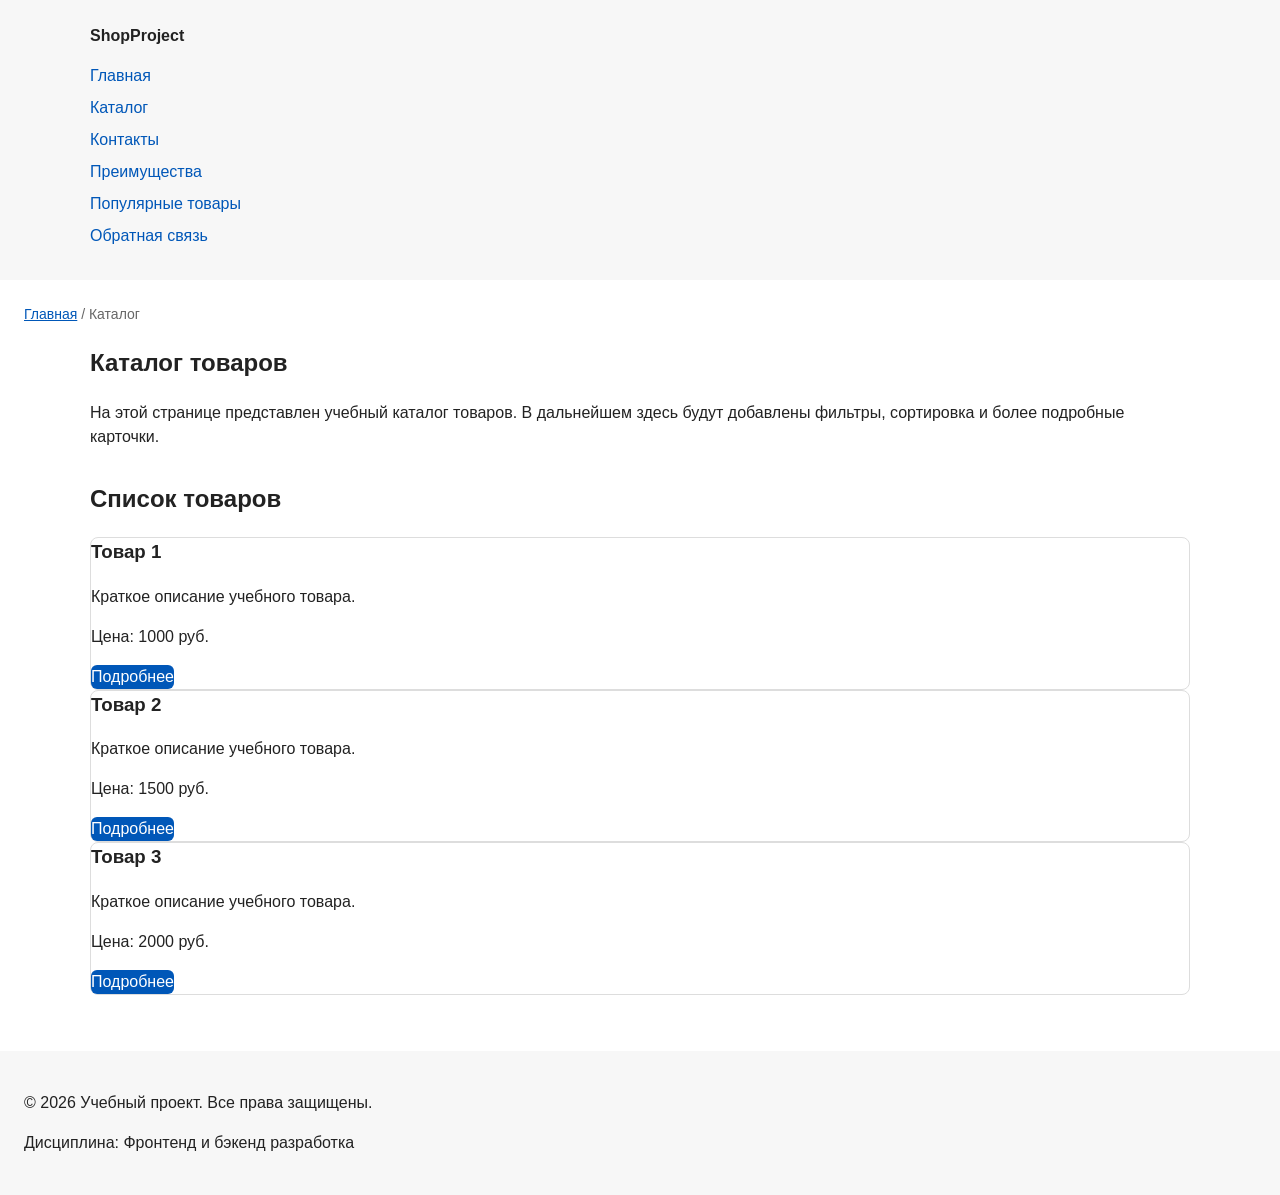
==== catalog.html @ 927520be "feat: add site-map and open-graph tegs" ====
<!DOCTYPE html>
<html lang="ru">
<head>
  <meta charset="UTF-8">
  <meta name="viewport" content="width=device-width, initial-scale=1.0">
  <meta name="description" content="Каталог товаров учебного интернет-магазина.">
  <meta property="og:type" content="website">
  <meta property="og:title" content="Учебный интернет-магазин">
  <meta property="og:description" content="Учебный frontend-проект интернет-магазина.">
  <meta property="og:image" content="https://username.github.io/kr1-html-css-shop/images/icon_shop.png">
  <title>Каталог товаров — Учебный интернет-магазин</title>
  <link rel="stylesheet" href="css/style.css">
</head>
<body>
  <header>
    <div class="site-header">
      <a class="site-logo" href="index.html">ShopProject</a>

      <nav class="site-nav" aria-label="Основная навигация">
        <ul class="site-nav__list">
          <li><a href="index.html">Главная</a></li>
          <li><a href="catalog.html">Каталог</a></li>
          <li><a href="contacts.html">Контакты</a></li>
          <li><a href="index.html#advantages">Преимущества</a></li>
          <li><a href="index.html#popular">Популярные товары</a></li>
          <li><a href="index.html#contacts">Обратная связь</a></li>
        </ul>
      </nav>
    </div>
  </header>

  <main>
    <nav class="breadcrumbs" aria-label="Хлебные крошки">
      <a href="index.html">Главная</a>
      <span>Каталог</span>
    </nav>

    <section class="section">
      <h1>Каталог товаров</h1>
      <p>
        На этой странице представлен учебный каталог товаров.
        В дальнейшем здесь будут добавлены фильтры, сортировка и более
        подробные карточки.
      </p>
    </section>

    <section class="section">
      <h2>Список товаров</h2>

      <article class="product-card">
        <h3>Товар 1</h3>
        <p>Краткое описание учебного товара.</p>
        <p>Цена: 1000 руб.</p>
        <a class="button" href="index.html#popular">Подробнее</a>
      </article>

      <article class="product-card">
        <h3>Товар 2</h3>
        <p>Краткое описание учебного товара.</p>
        <p>Цена: 1500 руб.</p>
        <a class="button" href="index.html#popular">Подробнее</a>
      </article>

      <article class="product-card">
        <h3>Товар 3</h3>
        <p>Краткое описание учебного товара.</p>
        <p>Цена: 2000 руб.</p>
        <a class="button" href="index.html#popular">Подробнее</a>
      </article>
    </section>
  </main>

  <footer>
    <p>&copy; 2026 Учебный проект. Все права защищены.</p>
    <p>Дисциплина: Фронтенд и бэкенд разработка</p>
  </footer>
</body>
</html>
---- css/style.css ----
/* ===============================
   1. Переменные проекта
   =============================== */
   :root {
    /* Основные цвета проекта */
    --color-bg: #ffffff;
    --color-text: #222222;
    --color-muted: #666666;
    --color-primary: #0057b8;
    --color-primary-dark: #003f86;
    --color-border: #dddddd;
    --color-surface: #f7f7f7;
    --color-surface-accent: #eef5ff;
    --color-danger: #b00020;
    --color-success: #168a2f;
    --color-success-bg: #eefaf0;
    --color-white: #ffffff;

    /* Отступы */
    --space-xs: 4px;
    --space-sm: 8px;
    --space-md: 16 px;
    --space-lg: 24px;
    --space-xl: 32px;
    /* Скругления */
    --radius-sm: 6px;
    --radius-md: 8px;
    --radius-lg: 12px;

    /* Размеры */
    --container-width: 1100px;
   }

/* ===============================
   2. Базовые стили
   =============================== */

   /* 
  Универсальное правило для всех элементов.
  border-box делает расчёт размеров более понятным:
  width включает content, padding и border.
  */
  * {
    box-sizing: border-box;
  }
  html {
    scroll-behavior: smooth;
  }


  /*
    Убираем стандартный внешний отступ браузера у body.
    Без этого вокруг страницы может появиться белая рамка.
  */
  body {
    margin: 0;
    font-family: Arial, sans-serif;
    line-height: 1.5;
    color: var(--color-text);
    background-color: var(--color-bg);
  }


/* ===============================
   3. Общие элементы интерфейса
   =============================== */

    a {
      color: var(--color-primary);
      }

    a:hover {
      color: var(--color-primary-dark);
    }

    a:focus-visible {
      outline: 2px solid var(--color-primary);
      outline-offset: 3px;
    }

/* ===============================
   4. Компоненты страницы
   =============================== */
    /*
      Hero-блок — первый крупный блок страницы.
      Он визуально отделяется от остальных разделов фоном и отступами.
    */
    .hero {
      max-width: var(--container-width);
      margin: 0 auto var(--space-xl);
      padding: var(--space-xl) var(--space-lg);
      background-color: var(--color-surface-accent);
      border-radius: var(--radius-lg);
    }

    /*
      Общий класс для разделов страницы.
    */
    .section {
      max-width: var(--container-width);
      margin: 0 auto var(--space-xl);
    }

    /*
      Убираем лишний верхний отступ у заголовков разделов.
    */
    .section h2 {
      margin-top: 0;
    }


/* ===============================
   5. Форма и модальное окно
   =============================== */

      /*
      Модальное окно.
      Элемент dialog сам умеет открываться поверх страницы.
    */
    .order-dialog {
      width: min(100% - 32px, 560px);
      padding: var(--space-lg);
      border: none;
      border-radius: var(--radius-lg);
    }

    /*
      Затемнение фона за модальным окном.
    */
    .order-dialog::backdrop {
      background-color: rgba(0, 0, 0, 0.5);
    }

    /*
      Поле формы.
      Каждый блок получает нижний отступ.
    */
    .form-field {
      margin-bottom: var(--space-md);
    }

    /*
      Подпись поля.
    */
    .form-field label {
      display: block;
      margin-bottom: var(--space-xs);
    }

    /*
      Основные поля формы.
    */
    .form-field input:hover,
    .form-field select:hover,
    .form-field textarea:hover {
      width: 100%;
      padding: 10px 12px;
      border: 1px solid var(--color-border);
      border-radius: var(--radius-sm);
      font: inherit;
      border-color: var(--color-primary);
    }

    /*
      Checkbox не должен занимать всю ширину.
    */
    .form-field input[type="checkbox"] {
      width: auto;
    }

    /*
      Подсказка под полем телефона.
    */
    .form-field small {
      display: block;
      margin-top: var(--space-xs);
      color: var(--color-muted);
    }




/*
  Задаём внутренние отступы для основных областей страницы.
  Это делает содержимое визуально отделённым от краёв окна браузера.
*/
header,
main,
footer {
  padding: var(--space-lg);
}

/*
  Оформляем шапку страницы.
  Пока используется простой светло-серый фон.
*/
header {
  background-color: var(--color-surface);
}

/*
  Оформляем подвал страницы тем же фоном,
  чтобы визуально отделить его от основного содержимого.
*/
footer {
  background-color: var(--color-surface);
}

/*
  Ограничиваем ширину содержимого шапки,
  чтобы оно не растягивалось слишком сильно на широких экранах.
*/
.site-header {
  max-width: 1100px;
  margin: 0 auto;
}

/*
  Оформляем текстовый логотип.
*/
.site-logo {
  font-weight: bold;
  text-decoration: none;
  color: #222222;
}

/*
  Убираем стандартные отступы и маркеры списка навигации.
*/
.site-nav__list {
  padding: 0;
  margin: 16px 0 0;
  list-style: none;
}

/*
  Добавляем расстояние между пунктами меню.
*/
.site-nav__list li {
  margin-bottom: 8px;
}

/*
  Оформляем ссылки меню.
*/
.site-nav__list a {
  color: #0057b8;
  text-decoration: none;
}

/*
  При наведении мыши подчёркиваем ссылку.
*/
.site-nav__list a:hover {
  text-decoration: underline;
}

/*Оформление карточек товаров*/
.product-card {
  margin-bottom: var(--space-md);
  padding: var(--space-md);
  border: 1px solid var(--color-border);
  border-radius: var(--radius-md);
  background-color: var(--color-bg);
}
.product-card:hover{
  border-color: var(--color-primary);
}

/*
  Убираем лишний верхний отступ у заголовка карточки.
*/
.product-card h3 {
  margin-top: 0;
}

.button {
  display: inline-block;
  padding: var(--space-sm) var(--space-md);
  color: var(--color-white);
  background-color: var(--color-primary);
  text-decoration: none;
  border-radius: var(--radius-sm);
  cursor: pointer;
}

/*
  Простое состояние наведения для кнопки.
*/
.button:hover {
  background-color: var(--color-primary-dark);
}
.button:focus-visible{
  outline: 2px solid var(--color-primary);
  outline-offset: 3px;
}
.button:disabled{
  opacity: 0.6;
  cursor: not-allowed;
}

/*
  Дополнительный информационный блок.
*/
.aside-info {
  max-width: var(--container-width);
  margin: 0 auto var(--space-xl);
  padding: var(--space-md);
  border-left: 4px solid var(--color-primary);
  background-color: var(--color-surface);
}


/*
  Видимый фокус для клавиатурной навигации.
*/
.form-field input:focus-visible,
.form-field select:focus-visible,
.form-field textarea:focus-visible,
.form-actions button:focus-visible {
  outline: 2px solid var(--color-primary);
  outline-offset: 3px;
}

/*
  Подсветка ошибочных полей.
  Атрибут aria-invalid будет добавляться через JavaScript.
*/
[aria-invalid="true"] {
  border-color: var(--color-danger);
}

/*
  Кнопки формы.
*/
.form-actions {
  display: flex;
  gap: 12px;
  margin-top: 20px;
}

/*
  Сообщение об успешной отправке.
*/
.success-message {
  max-width: var(--container-width);
  margin: var(--space-lg) auto;
  padding: var(--space-md);
  border-left: 4px solid var(--color-success);
  background-color: var(--color-success-bg);
}

.breadcrumbs {
  max-width: var(--container-width);
  margin: 0 auto var(--space-md);
  font-size: 14px;
  color: var(--color-muted);
}

.breadcrumbs a {
  color: var(--color-primary);
}

.breadcrumbs span::before {
  content: " / ";
  color: var(--color-muted);
}
:target {
  outline: 2px dashed var(--color-primary);
  outline-offset: 4px;
}
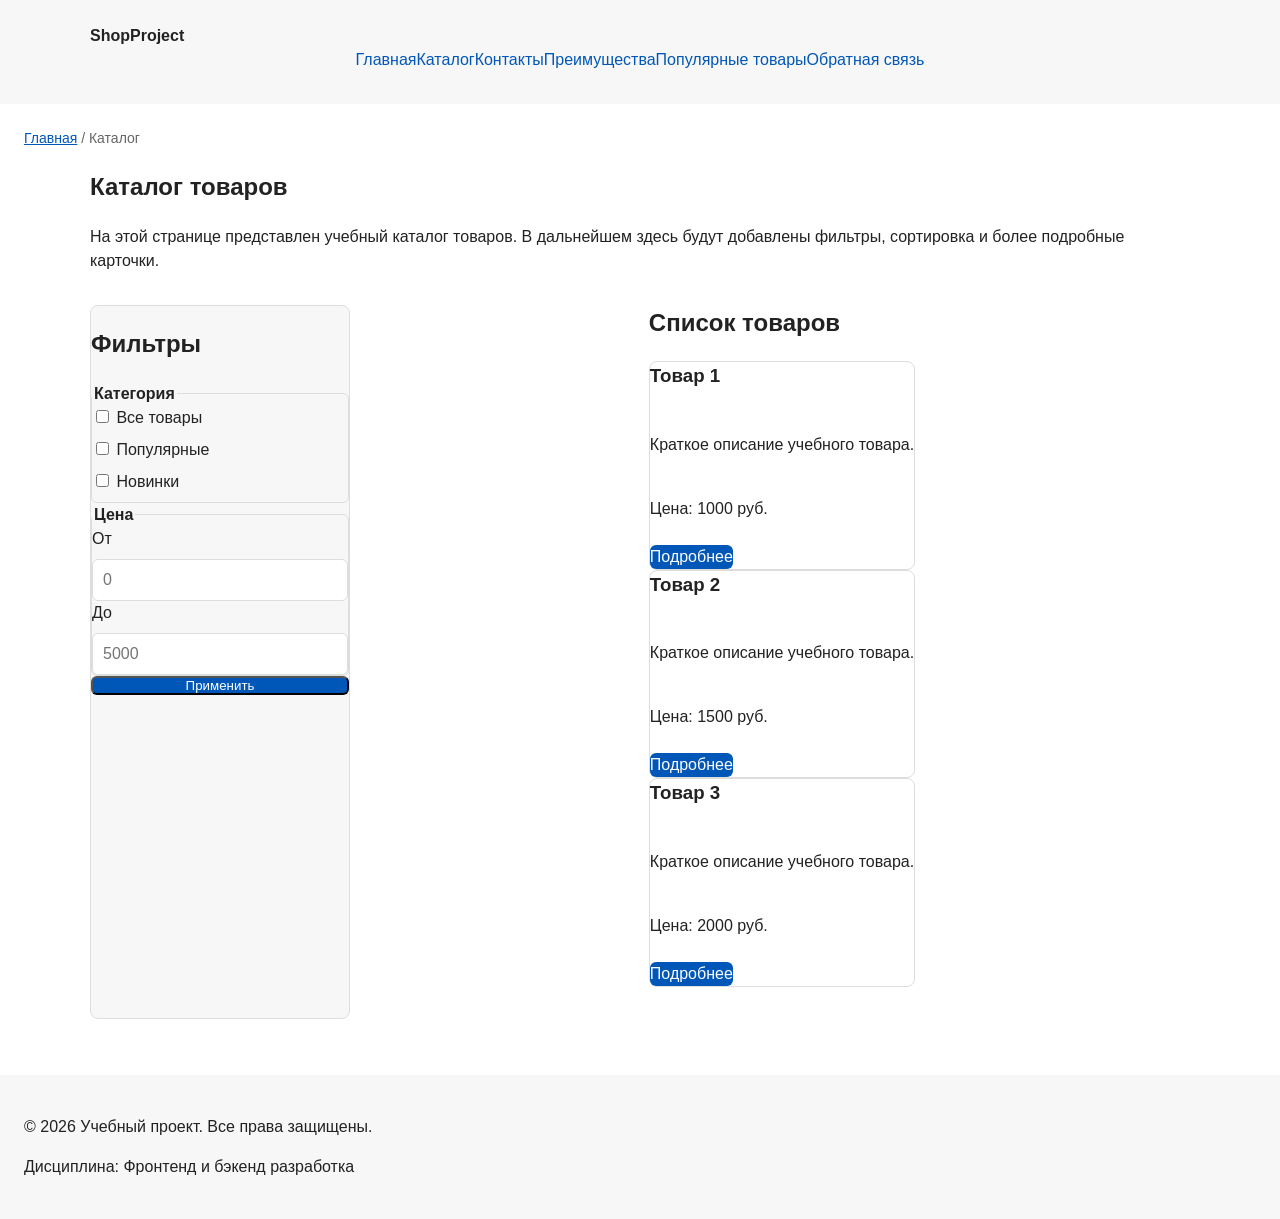
==== commit 2058b89b: "feat: add flex navigation and grid catalog layout" ====
--- a/catalog.html
+++ b/catalog.html
@@ -7,7 +7,7 @@
   <meta property="og:type" content="website">
   <meta property="og:title" content="Учебный интернет-магазин">
   <meta property="og:description" content="Учебный frontend-проект интернет-магазина.">
-  <meta property="og:image" content="https://username.github.io/kr1-html-css-shop/images/icon_shop.png">
+  <meta property="og:image" content="https://ITea-programmer.github.io/kr1-html-css-shop/images/icon_shop.png">
   <title>Каталог товаров — Учебный интернет-магазин</title>
   <link rel="stylesheet" href="css/style.css">
 </head>
@@ -43,6 +43,44 @@
         подробные карточки.
       </p>
     </section>
+    <section class="catalog-layout">
+    <aside class="catalog-filters">
+        <h2>Фильтры</h2>
+
+        <form class="filters-form" action="#" method="get">
+        <fieldset>
+            <legend>Категория</legend>
+
+            <label>
+            <input type="checkbox" name="category" value="all">
+            Все товары
+            </label>
+
+            <label>
+            <input type="checkbox" name="category" value="popular">
+            Популярные
+            </label>
+
+            <label>
+            <input type="checkbox" name="category" value="new">
+            Новинки
+            </label>
+        </fieldset>
+
+        <fieldset>
+            <legend>Цена</legend>
+
+            <label for="price-from">От</label>
+            <input id="price-from" name="price-from" type="number" min="0" placeholder="0">
+
+            <label for="price-to">До</label>
+            <input id="price-to" name="price-to" type="number" min="0" placeholder="5000">
+        </fieldset>
+
+        <button class="button" type="submit">Применить</button>
+        </form>
+    </aside>
+
 
     <section class="section">
       <h2>Список товаров</h2>
--- a/css/style.css
+++ b/css/style.css
@@ -228,10 +228,16 @@
   Убираем стандартные отступы и маркеры списка навигации.
 */
 .site-nav__list {
+  display: flex;
+  flex-wrap: wrap;
+  justify-content: center;
+  align-items: center;
+  gap: var(--space-md);
   padding: 0;
-  margin: 16px 0 0;
+  margin: var(--space-md) 0 0;
   list-style: none;
 }
+
 
 /*
   Добавляем расстояние между пунктами меню.
@@ -244,9 +250,18 @@
   Оформляем ссылки меню.
 */
 .site-nav__list a {
-  color: #0057b8;
+  display: inline-block;
+  padding: var(--space-sm) var(--space-md);
+  color: var(--color-primary);
   text-decoration: none;
-}
+  border-radius: var(--radius-sm);
+}
+.site-nav__list a:hover {
+  color: var(--color-white);
+  background-color: var(--color-primary);
+}
+
+
 
 /*
   При наведении мыши подчёркиваем ссылку.
@@ -257,12 +272,21 @@
 
 /*Оформление карточек товаров*/
 .product-card {
-  margin-bottom: var(--space-md);
+  display: flex;
+  flex-direction: column;
+  gap: var(--space-sm);
+  margin-bottom: 0;
   padding: var(--space-md);
   border: 1px solid var(--color-border);
   border-radius: var(--radius-md);
   background-color: var(--color-bg);
 }
+
+.product-card .button {
+  margin-top: auto;
+  align-self: flex-start;
+}
+
 .product-card:hover{
   border-color: var(--color-primary);
 }
@@ -273,6 +297,12 @@
 .product-card h3 {
   margin-top: 0;
 }
+.products-grid {
+  display: grid;
+  grid-template-columns: repeat(3, 1fr);
+  gap: var(--space-lg);
+}
+
 
 .button {
   display: inline-block;
@@ -370,6 +400,55 @@
   outline-offset: 4px;
 }
 
-
-
-
+.catalog-layout {
+  max-width: var(--container-width);
+  margin: 0 auto var(--space-xl);
+  display: grid;
+  grid-template-columns: 260px 1fr;
+  grid-template-areas: "filters products";
+  gap: var(--space-lg);
+}
+
+.catalog-filters {
+  grid-area: filters;
+  padding: var(--space-md);
+  border: 1px solid var(--color-border);
+  border-radius: var(--radius-md);
+  background-color: var(--color-surface);
+}
+
+.catalog-products {
+  grid-area: products;
+}
+
+.filters-form {
+  display: grid;
+  gap: var(--space-md);
+}
+
+.filters-form fieldset {
+  margin: 0;
+  padding: var(--space-md);
+  border: 1px solid var(--color-border);
+  border-radius: var(--radius-sm);
+}
+
+.filters-form legend {
+  font-weight: 700;
+}
+
+.filters-form label {
+  display: block;
+  margin-bottom: var(--space-sm);
+}
+
+.filters-form input[type="number"] {
+  width: 100%;
+  padding: 8px 10px;
+  border: 1px solid var(--color-border);
+  border-radius: var(--radius-sm);
+  font: inherit;
+}
+
+
+
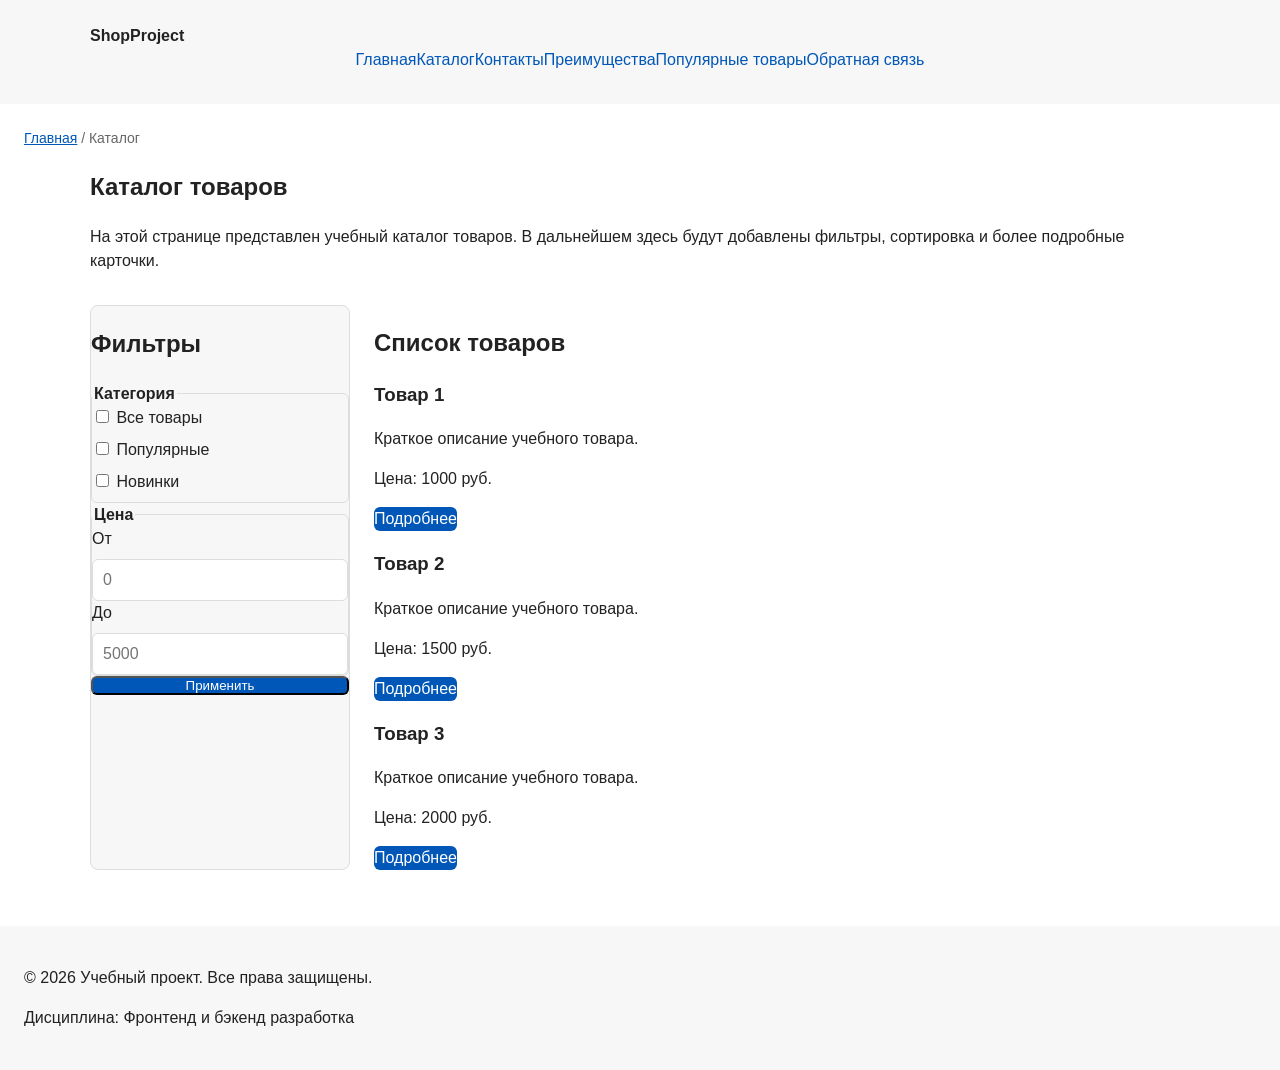
==== commit 603717bd: "feat: add flex navigation and grid catalog layout" ====
--- a/catalog.html
+++ b/catalog.html
@@ -44,67 +44,68 @@
       </p>
     </section>
     <section class="catalog-layout">
-    <aside class="catalog-filters">
-        <h2>Фильтры</h2>
+  <aside class="catalog-filters">
+    <h2>Фильтры</h2>
 
-        <form class="filters-form" action="#" method="get">
-        <fieldset>
-            <legend>Категория</legend>
+    <form class="filters-form" action="#" method="get">
+      <fieldset>
+        <legend>Категория</legend>
 
-            <label>
-            <input type="checkbox" name="category" value="all">
-            Все товары
-            </label>
+        <label>
+          <input type="checkbox" name="category" value="all">
+          Все товары
+        </label>
 
-            <label>
-            <input type="checkbox" name="category" value="popular">
-            Популярные
-            </label>
+        <label>
+          <input type="checkbox" name="category" value="popular">
+          Популярные
+        </label>
 
-            <label>
-            <input type="checkbox" name="category" value="new">
-            Новинки
-            </label>
-        </fieldset>
+        <label>
+          <input type="checkbox" name="category" value="new">
+          Новинки
+        </label>
+      </fieldset>
 
-        <fieldset>
-            <legend>Цена</legend>
+      <fieldset>
+        <legend>Цена</legend>
 
-            <label for="price-from">От</label>
-            <input id="price-from" name="price-from" type="number" min="0" placeholder="0">
+        <label for="price-from">От</label>
+        <input id="price-from" name="price-from" type="number" min="0" placeholder="0">
 
-            <label for="price-to">До</label>
-            <input id="price-to" name="price-to" type="number" min="0" placeholder="5000">
-        </fieldset>
+        <label for="price-to">До</label>
+        <input id="price-to" name="price-to" type="number" min="0" placeholder="5000">
+      </fieldset>
 
-        <button class="button" type="submit">Применить</button>
-        </form>
-    </aside>
+      <button class="button" type="submit">Применить</button>
+    </form>
+  </aside>
 
+    <section class="catalog-products">
 
-    <section class="section">
-      <h2>Список товаров</h2>
+        <h2>Список товаров</h2>
 
-      <article class="product-card">
-        <h3>Товар 1</h3>
-        <p>Краткое описание учебного товара.</p>
-        <p>Цена: 1000 руб.</p>
-        <a class="button" href="index.html#popular">Подробнее</a>
-      </article>
+        <div class="product-grid">
+            <h3>Товар 1</h3>
+            <p>Краткое описание учебного товара.</p>
+            <p>Цена: 1000 руб.</p>
+            <a class="button" href="index.html#popular">Подробнее</a>
+        </div>
 
-      <article class="product-card">
-        <h3>Товар 2</h3>
-        <p>Краткое описание учебного товара.</p>
-        <p>Цена: 1500 руб.</p>
-        <a class="button" href="index.html#popular">Подробнее</a>
-      </article>
+        <div class="product-grid">
+            <h3>Товар 2</h3>
+            <p>Краткое описание учебного товара.</p>
+            <p>Цена: 1500 руб.</p>
+            <a class="button" href="index.html#popular">Подробнее</a>
+        </div>
 
-      <article class="product-card">
-        <h3>Товар 3</h3>
-        <p>Краткое описание учебного товара.</p>
-        <p>Цена: 2000 руб.</p>
-        <a class="button" href="index.html#popular">Подробнее</a>
-      </article>
+        <div class="product-grid">
+            <h3>Товар 3</h3>
+            <p>Краткое описание учебного товара.</p>
+            <p>Цена: 2000 руб.</p>
+            <a class="button" href="index.html#popular">Подробнее</a>
+        </div>
+        </section>
     </section>
   </main>
 
--- a/css/style.css
+++ b/css/style.css
@@ -256,19 +256,12 @@
   text-decoration: none;
   border-radius: var(--radius-sm);
 }
+
 .site-nav__list a:hover {
   color: var(--color-white);
   background-color: var(--color-primary);
 }
 
-
-
-/*
-  При наведении мыши подчёркиваем ссылку.
-*/
-.site-nav__list a:hover {
-  text-decoration: underline;
-}
 
 /*Оформление карточек товаров*/
 .product-card {
@@ -297,12 +290,6 @@
 .product-card h3 {
   margin-top: 0;
 }
-.products-grid {
-  display: grid;
-  grid-template-columns: repeat(3, 1fr);
-  gap: var(--space-lg);
-}
-
 
 .button {
   display: inline-block;
@@ -400,6 +387,12 @@
   outline-offset: 4px;
 }
 
+.products-grid {
+  display: grid;
+  grid-template-columns: repeat(3, 1fr);
+  gap: var(--space-lg);
+}
+
 .catalog-layout {
   max-width: var(--container-width);
   margin: 0 auto var(--space-xl);
@@ -451,4 +444,3 @@
 }
 
 
-
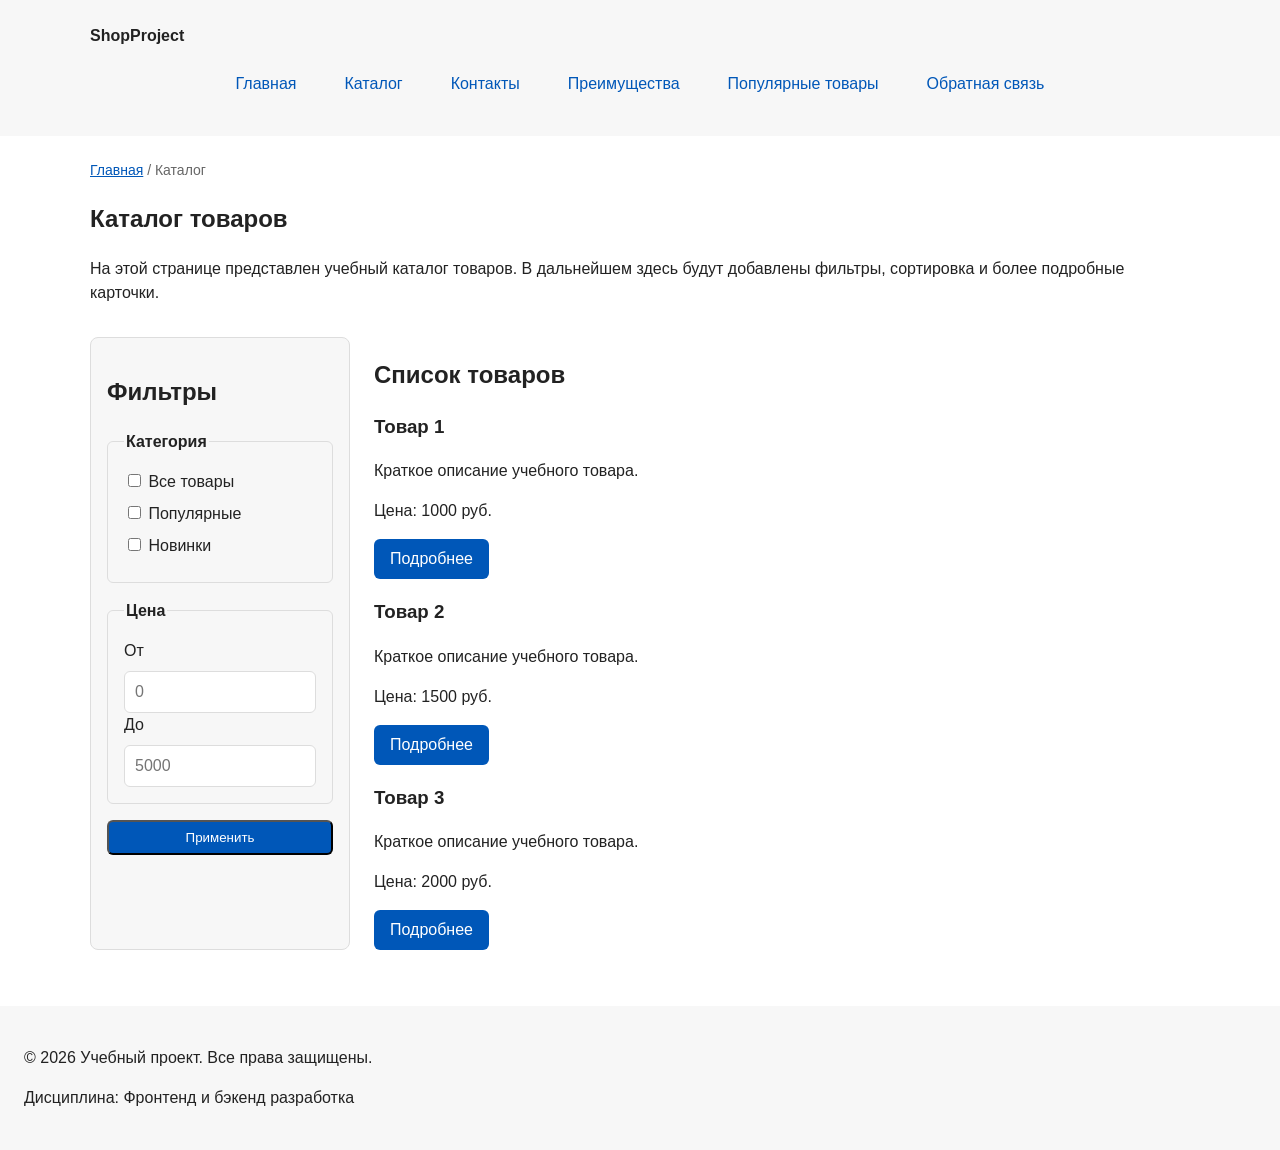
==== commit dddb4f09: "Merge branch 'main' into feature/flex-grid-navigation-v2" ====
--- a/catalog.html
+++ b/catalog.html
@@ -43,69 +43,69 @@
         подробные карточки.
       </p>
     </section>
+
     <section class="catalog-layout">
-  <aside class="catalog-filters">
-    <h2>Фильтры</h2>
+      <aside class="catalog-filters">
+        <h2>Фильтры</h2>
 
-    <form class="filters-form" action="#" method="get">
-      <fieldset>
-        <legend>Категория</legend>
+        <form class="filters-form" action="#" method="get">
+          <fieldset>
+            <legend>Категория</legend>
 
-        <label>
-          <input type="checkbox" name="category" value="all">
-          Все товары
-        </label>
+            <label>
+              <input type="checkbox" name="category" value="all">
+              Все товары
+            </label>
 
-        <label>
-          <input type="checkbox" name="category" value="popular">
-          Популярные
-        </label>
+            <label>
+              <input type="checkbox" name="category" value="popular">
+              Популярные
+            </label>
 
-        <label>
-          <input type="checkbox" name="category" value="new">
-          Новинки
-        </label>
-      </fieldset>
+            <label>
+              <input type="checkbox" name="category" value="new">
+              Новинки
+            </label>
+          </fieldset>
 
-      <fieldset>
-        <legend>Цена</legend>
+          <fieldset>
+            <legend>Цена</legend>
 
-        <label for="price-from">От</label>
-        <input id="price-from" name="price-from" type="number" min="0" placeholder="0">
+            <label for="price-from">От</label>
+            <input id="price-from" name="price-from" type="number" min="0" placeholder="0">
 
-        <label for="price-to">До</label>
-        <input id="price-to" name="price-to" type="number" min="0" placeholder="5000">
-      </fieldset>
+            <label for="price-to">До</label>
+            <input id="price-to" name="price-to" type="number" min="0" placeholder="5000">
+          </fieldset>
 
-      <button class="button" type="submit">Применить</button>
-    </form>
-  </aside>
+          <button class="button" type="submit">Применить</button>
+        </form>
+      </aside>
 
-    <section class="catalog-products">
-
+      <section class="catalog-products">
         <h2>Список товаров</h2>
 
         <div class="product-grid">
-            <h3>Товар 1</h3>
-            <p>Краткое описание учебного товара.</p>
-            <p>Цена: 1000 руб.</p>
-            <a class="button" href="index.html#popular">Подробнее</a>
+          <h3>Товар 1</h3>
+          <p>Краткое описание учебного товара.</p>
+          <p>Цена: 1000 руб.</p>
+          <a class="button" href="index.html#popular">Подробнее</a>
         </div>
 
         <div class="product-grid">
-            <h3>Товар 2</h3>
-            <p>Краткое описание учебного товара.</p>
-            <p>Цена: 1500 руб.</p>
-            <a class="button" href="index.html#popular">Подробнее</a>
+          <h3>Товар 2</h3>
+          <p>Краткое описание учебного товара.</p>
+          <p>Цена: 1500 руб.</p>
+          <a class="button" href="index.html#popular">Подробнее</a>
         </div>
 
         <div class="product-grid">
-            <h3>Товар 3</h3>
-            <p>Краткое описание учебного товара.</p>
-            <p>Цена: 2000 руб.</p>
-            <a class="button" href="index.html#popular">Подробнее</a>
+          <h3>Товар 3</h3>
+          <p>Краткое описание учебного товара.</p>
+          <p>Цена: 2000 руб.</p>
+          <a class="button" href="index.html#popular">Подробнее</a>
         </div>
-        </section>
+      </section>
     </section>
   </main>
 
@@ -114,4 +114,4 @@
     <p>Дисциплина: Фронтенд и бэкенд разработка</p>
   </footer>
 </body>
-</html>
+</html>
--- a/css/style.css
+++ b/css/style.css
@@ -1,184 +1,181 @@
 /* ===============================
    1. Переменные проекта
    =============================== */
-   :root {
-    /* Основные цвета проекта */
-    --color-bg: #ffffff;
-    --color-text: #222222;
-    --color-muted: #666666;
-    --color-primary: #0057b8;
-    --color-primary-dark: #003f86;
-    --color-border: #dddddd;
-    --color-surface: #f7f7f7;
-    --color-surface-accent: #eef5ff;
-    --color-danger: #b00020;
-    --color-success: #168a2f;
-    --color-success-bg: #eefaf0;
-    --color-white: #ffffff;
-
-    /* Отступы */
-    --space-xs: 4px;
-    --space-sm: 8px;
-    --space-md: 16 px;
-    --space-lg: 24px;
-    --space-xl: 32px;
-    /* Скругления */
-    --radius-sm: 6px;
-    --radius-md: 8px;
-    --radius-lg: 12px;
-
-    /* Размеры */
-    --container-width: 1100px;
-   }
+:root {
+  /* Основные цвета проекта */
+  --color-bg: #ffffff;
+  --color-text: #222222;
+  --color-muted: #666666;
+  --color-primary: #0057b8;
+  --color-primary-dark: #003f86;
+  --color-border: #dddddd;
+  --color-surface: #f7f7f7;
+  --color-surface-accent: #eef5ff;
+  --color-danger: #b00020;
+  --color-success: #168a2f;
+  --color-success-bg: #eefaf0;
+  --color-white: #ffffff;
+
+  /* Отступы */
+  --space-xs: 4px;
+  --space-sm: 8px;
+  --space-md: 16px;
+  --space-lg: 24px;
+  --space-xl: 32px;
+
+  /* Скругления */
+  --radius-sm: 6px;
+  --radius-md: 8px;
+  --radius-lg: 12px;
+
+  /* Размеры */
+  --container-width: 1100px;
+}
 
 /* ===============================
    2. Базовые стили
    =============================== */
 
-   /* 
+/*
   Универсальное правило для всех элементов.
   border-box делает расчёт размеров более понятным:
   width включает content, padding и border.
-  */
-  * {
-    box-sizing: border-box;
-  }
-  html {
-    scroll-behavior: smooth;
-  }
-
-
-  /*
-    Убираем стандартный внешний отступ браузера у body.
-    Без этого вокруг страницы может появиться белая рамка.
-  */
-  body {
-    margin: 0;
-    font-family: Arial, sans-serif;
-    line-height: 1.5;
-    color: var(--color-text);
-    background-color: var(--color-bg);
-  }
-
+*/
+* {
+  box-sizing: border-box;
+}
+
+html {
+  scroll-behavior: smooth;
+}
+
+/*
+  Убираем стандартный внешний отступ браузера у body.
+  Без этого вокруг страницы может появиться белая рамка.
+*/
+body {
+  margin: 0;
+  font-family: Arial, sans-serif;
+  line-height: 1.5;
+  color: var(--color-text);
+  background-color: var(--color-bg);
+}
 
 /* ===============================
    3. Общие элементы интерфейса
    =============================== */
 
-    a {
-      color: var(--color-primary);
-      }
-
-    a:hover {
-      color: var(--color-primary-dark);
-    }
-
-    a:focus-visible {
-      outline: 2px solid var(--color-primary);
-      outline-offset: 3px;
-    }
+a {
+  color: var(--color-primary);
+}
+
+a:hover {
+  color: var(--color-primary-dark);
+}
+
+a:focus-visible {
+  outline: 2px solid var(--color-primary);
+  outline-offset: 3px;
+}
 
 /* ===============================
    4. Компоненты страницы
    =============================== */
-    /*
-      Hero-блок — первый крупный блок страницы.
-      Он визуально отделяется от остальных разделов фоном и отступами.
-    */
-    .hero {
-      max-width: var(--container-width);
-      margin: 0 auto var(--space-xl);
-      padding: var(--space-xl) var(--space-lg);
-      background-color: var(--color-surface-accent);
-      border-radius: var(--radius-lg);
-    }
-
-    /*
-      Общий класс для разделов страницы.
-    */
-    .section {
-      max-width: var(--container-width);
-      margin: 0 auto var(--space-xl);
-    }
-
-    /*
-      Убираем лишний верхний отступ у заголовков разделов.
-    */
-    .section h2 {
-      margin-top: 0;
-    }
-
+
+/*
+  Hero-блок — первый крупный блок страницы.
+  Он визуально отделяется от остальных разделов фоном и отступами.
+*/
+.hero {
+  max-width: var(--container-width);
+  margin: 0 auto var(--space-xl);
+  padding: var(--space-xl) var(--space-lg);
+  background-color: var(--color-surface-accent);
+  border-radius: var(--radius-lg);
+}
+
+/*
+  Общий класс для разделов страницы.
+*/
+.section {
+  max-width: var(--container-width);
+  margin: 0 auto var(--space-xl);
+}
+
+/*
+  Убираем лишний верхний отступ у заголовков разделов.
+*/
+.section h2 {
+  margin-top: 0;
+}
 
 /* ===============================
    5. Форма и модальное окно
    =============================== */
 
-      /*
-      Модальное окно.
-      Элемент dialog сам умеет открываться поверх страницы.
-    */
-    .order-dialog {
-      width: min(100% - 32px, 560px);
-      padding: var(--space-lg);
-      border: none;
-      border-radius: var(--radius-lg);
-    }
-
-    /*
-      Затемнение фона за модальным окном.
-    */
-    .order-dialog::backdrop {
-      background-color: rgba(0, 0, 0, 0.5);
-    }
-
-    /*
-      Поле формы.
-      Каждый блок получает нижний отступ.
-    */
-    .form-field {
-      margin-bottom: var(--space-md);
-    }
-
-    /*
-      Подпись поля.
-    */
-    .form-field label {
-      display: block;
-      margin-bottom: var(--space-xs);
-    }
-
-    /*
-      Основные поля формы.
-    */
-    .form-field input:hover,
-    .form-field select:hover,
-    .form-field textarea:hover {
-      width: 100%;
-      padding: 10px 12px;
-      border: 1px solid var(--color-border);
-      border-radius: var(--radius-sm);
-      font: inherit;
-      border-color: var(--color-primary);
-    }
-
-    /*
-      Checkbox не должен занимать всю ширину.
-    */
-    .form-field input[type="checkbox"] {
-      width: auto;
-    }
-
-    /*
-      Подсказка под полем телефона.
-    */
-    .form-field small {
-      display: block;
-      margin-top: var(--space-xs);
-      color: var(--color-muted);
-    }
-
-
-
+/*
+  Модальное окно.
+  Элемент dialog сам умеет открываться поверх страницы.
+*/
+.order-dialog {
+  width: min(100% - 32px, 560px);
+  padding: var(--space-lg);
+  border: none;
+  border-radius: var(--radius-lg);
+}
+
+/*
+  Затемнение фона за модальным окном.
+*/
+.order-dialog::backdrop {
+  background-color: rgba(0, 0, 0, 0.5);
+}
+
+/*
+  Поле формы.
+  Каждый блок получает нижний отступ.
+*/
+.form-field {
+  margin-bottom: var(--space-md);
+}
+
+/*
+  Подпись поля.
+*/
+.form-field label {
+  display: block;
+  margin-bottom: var(--space-xs);
+}
+
+/*
+  Основные поля формы.
+*/
+.form-field input:hover,
+.form-field select:hover,
+.form-field textarea:hover {
+  width: 100%;
+  padding: 10px 12px;
+  border: 1px solid var(--color-border);
+  border-radius: var(--radius-sm);
+  font: inherit;
+  border-color: var(--color-primary);
+}
+
+/*
+  Checkbox не должен занимать всю ширину.
+*/
+.form-field input[type="checkbox"] {
+  width: auto;
+}
+
+/*
+  Подсказка под полем телефона.
+*/
+.form-field small {
+  display: block;
+  margin-top: var(--space-xs);
+  color: var(--color-muted);
+}
 
 /*
   Задаём внутренние отступы для основных областей страницы.
@@ -238,7 +235,6 @@
   list-style: none;
 }
 
-
 /*
   Добавляем расстояние между пунктами меню.
 */
@@ -262,8 +258,7 @@
   background-color: var(--color-primary);
 }
 
-
-/*Оформление карточек товаров*/
+/* Оформление карточек товаров */
 .product-card {
   display: flex;
   flex-direction: column;
@@ -280,7 +275,7 @@
   align-self: flex-start;
 }
 
-.product-card:hover{
+.product-card:hover {
   border-color: var(--color-primary);
 }
 
@@ -289,6 +284,12 @@
 */
 .product-card h3 {
   margin-top: 0;
+}
+
+.products-grid {
+  display: grid;
+  grid-template-columns: repeat(3, 1fr);
+  gap: var(--space-lg);
 }
 
 .button {
@@ -307,11 +308,13 @@
 .button:hover {
   background-color: var(--color-primary-dark);
 }
-.button:focus-visible{
+
+.button:focus-visible {
   outline: 2px solid var(--color-primary);
   outline-offset: 3px;
 }
-.button:disabled{
+
+.button:disabled {
   opacity: 0.6;
   cursor: not-allowed;
 }
@@ -326,7 +329,6 @@
   border-left: 4px solid var(--color-primary);
   background-color: var(--color-surface);
 }
-
 
 /*
   Видимый фокус для клавиатурной навигации.
@@ -382,16 +384,15 @@
   content: " / ";
   color: var(--color-muted);
 }
+
 :target {
   outline: 2px dashed var(--color-primary);
   outline-offset: 4px;
 }
 
-.products-grid {
-  display: grid;
-  grid-template-columns: repeat(3, 1fr);
-  gap: var(--space-lg);
-}
+/* ===============================
+   6. Каталог: сетка, фильтры, товары
+   =============================== */
 
 .catalog-layout {
   max-width: var(--container-width);
@@ -441,6 +442,4 @@
   border: 1px solid var(--color-border);
   border-radius: var(--radius-sm);
   font: inherit;
-}
-
-
+}
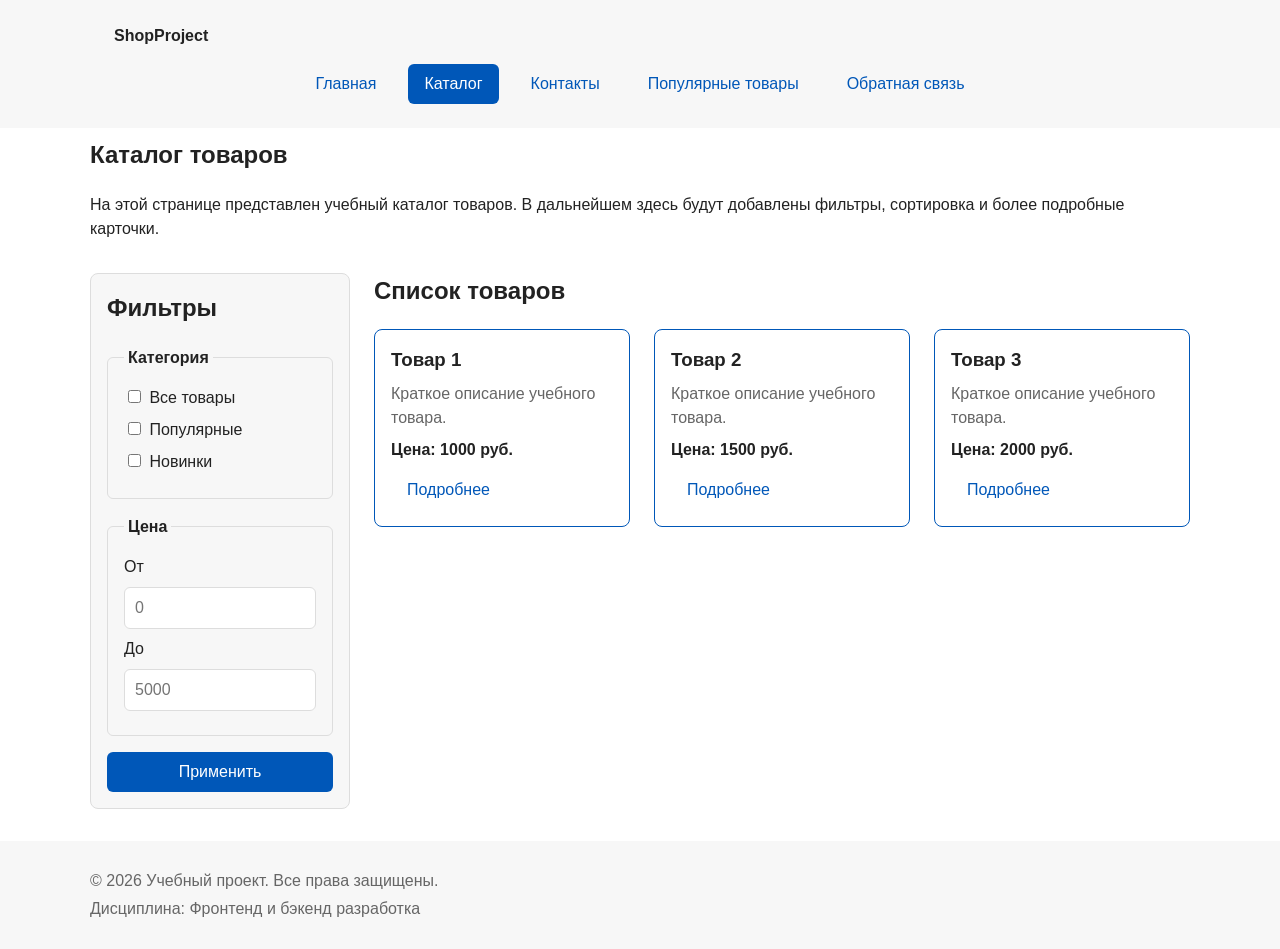
==== commit 83ff898b: "refactor: apply BEM naming to CSS classes" ====
--- a/catalog.html
+++ b/catalog.html
@@ -12,18 +12,27 @@
   <link rel="stylesheet" href="css/style.css">
 </head>
 <body>
-  <header>
-    <div class="site-header">
-      <a class="site-logo" href="index.html">ShopProject</a>
+  <header class="site-header">
+    <div class="site-header__inner">
+      <a class="site-header__logo" href="index.html">ShopProject</a>
 
       <nav class="site-nav" aria-label="Основная навигация">
         <ul class="site-nav__list">
-          <li><a href="index.html">Главная</a></li>
-          <li><a href="catalog.html">Каталог</a></li>
-          <li><a href="contacts.html">Контакты</a></li>
-          <li><a href="index.html#advantages">Преимущества</a></li>
-          <li><a href="index.html#popular">Популярные товары</a></li>
-          <li><a href="index.html#contacts">Обратная связь</a></li>
+          <li class="site-nav__item">
+            <a class="site-nav__link" href="index.html">Главная</a>
+          </li>
+          <li class="site-nav__item">
+            <a class="site-nav__link site-nav__link--active" href="catalog.html">Каталог</a>
+          </li>
+          <li class="site-nav__item">
+            <a class="site-nav__link" href="contacts.html">Контакты</a>
+          </li>
+          <li class="site-nav__item">
+            <a class="site-nav__link" href="index.html#popular">Популярные товары</a>
+          </li>
+          <li class="site-nav__item">
+            <a class="site-nav__link" href="index.html#contacts">Обратная связь</a>
+          </li>
         </ul>
       </nav>
     </div>
@@ -31,13 +40,13 @@
 
   <main>
     <nav class="breadcrumbs" aria-label="Хлебные крошки">
-      <a href="index.html">Главная</a>
-      <span>Каталог</span>
+      <a class="breadcrumbs__link" href="index.html">Главная</a>
+      <span class="breadcrumbs__current">Каталог</span>
     </nav>
 
     <section class="section">
-      <h1>Каталог товаров</h1>
-      <p>
+      <h1 class="section__title">Каталог товаров</h1>
+      <p class="section__text">
         На этой странице представлен учебный каталог товаров.
         В дальнейшем здесь будут добавлены фильтры, сортировка и более
         подробные карточки.
@@ -46,72 +55,80 @@
 
     <section class="catalog-layout">
       <aside class="catalog-filters">
-        <h2>Фильтры</h2>
+        <h2 class="catalog-filters__title">Фильтры</h2>
 
         <form class="filters-form" action="#" method="get">
-          <fieldset>
-            <legend>Категория</legend>
+          <fieldset class="filters-form__group">
+            <legend class="filters-form__legend">Категория</legend>
 
-            <label>
-              <input type="checkbox" name="category" value="all">
+            <label class="filters-form__label">
+              <input class="filters-form__checkbox" type="checkbox" name="category" value="all">
               Все товары
             </label>
 
-            <label>
-              <input type="checkbox" name="category" value="popular">
+            <label class="filters-form__label">
+              <input class="filters-form__checkbox" type="checkbox" name="category" value="popular">
               Популярные
             </label>
 
-            <label>
-              <input type="checkbox" name="category" value="new">
+            <label class="filters-form__label">
+              <input class="filters-form__checkbox" type="checkbox" name="category" value="new">
               Новинки
             </label>
           </fieldset>
 
-          <fieldset>
-            <legend>Цена</legend>
+          <fieldset class="filters-form__group">
+            <legend class="filters-form__legend">Цена</legend>
 
-            <label for="price-from">От</label>
-            <input id="price-from" name="price-from" type="number" min="0" placeholder="0">
+            <label class="filters-form__label" for="price-from">От</label>
+            <input class="filters-form__input" id="price-from" name="price-from" type="number" min="0" placeholder="0">
 
-            <label for="price-to">До</label>
-            <input id="price-to" name="price-to" type="number" min="0" placeholder="5000">
+            <label class="filters-form__label" for="price-to">До</label>
+            <input class="filters-form__input" id="price-to" name="price-to" type="number" min="0" placeholder="5000">
           </fieldset>
 
-          <button class="button" type="submit">Применить</button>
+          <button class="button button--primary" type="submit">Применить</button>
         </form>
       </aside>
 
       <section class="catalog-products">
-        <h2>Список товаров</h2>
+        <h2 class="catalog-products__title">Список товаров</h2>
 
-        <div class="product-grid">
-          <h3>Товар 1</h3>
-          <p>Краткое описание учебного товара.</p>
-          <p>Цена: 1000 руб.</p>
-          <a class="button" href="index.html#popular">Подробнее</a>
-        </div>
+        <div class="products-grid">
+          <article class="product-card product-card--featured">
+            <h3 class="product-card__title">Товар 1</h3>
+            <p class="product-card__description">Краткое описание учебного товара.</p>
+            <p class="product-card__price">Цена: 1000 руб.</p>
+            <a class="button product-card__button" href="index.html#popular">
+              Подробнее
+            </a>
+          </article>
 
-        <div class="product-grid">
-          <h3>Товар 2</h3>
-          <p>Краткое описание учебного товара.</p>
-          <p>Цена: 1500 руб.</p>
-          <a class="button" href="index.html#popular">Подробнее</a>
-        </div>
+          <article class="product-card product-card--featured">
+            <h3 class="product-card__title">Товар 2</h3>
+            <p class="product-card__description">Краткое описание учебного товара.</p>
+            <p class="product-card__price">Цена: 1500 руб.</p>
+            <a class="button product-card__button" href="index.html#popular">
+              Подробнее
+            </a>
+          </article>
 
-        <div class="product-grid">
-          <h3>Товар 3</h3>
-          <p>Краткое описание учебного товара.</p>
-          <p>Цена: 2000 руб.</p>
-          <a class="button" href="index.html#popular">Подробнее</a>
+          <article class="product-card product-card--featured">
+            <h3 class="product-card__title">Товар 3</h3>
+            <p class="product-card__description">Краткое описание учебного товара.</p>
+            <p class="product-card__price">Цена: 2000 руб.</p>
+            <a class="button product-card__button" href="index.html#popular">
+              Подробнее
+            </a>
+          </article>
         </div>
       </section>
     </section>
   </main>
 
-  <footer>
-    <p>&copy; 2026 Учебный проект. Все права защищены.</p>
-    <p>Дисциплина: Фронтенд и бэкенд разработка</p>
+  <footer class="site-footer">
+    <p class="site-footer__text">&copy; 2026 Учебный проект. Все права защищены.</p>
+    <p class="site-footer__text">Дисциплина: Фронтенд и бэкенд разработка</p>
   </footer>
 </body>
 </html>
--- a/css/style.css
+++ b/css/style.css
@@ -2,7 +2,6 @@
    1. Переменные проекта
    =============================== */
 :root {
-  /* Основные цвета проекта */
   --color-bg: #ffffff;
   --color-text: #222222;
   --color-muted: #666666;
@@ -16,31 +15,22 @@
   --color-success-bg: #eefaf0;
   --color-white: #ffffff;
 
-  /* Отступы */
   --space-xs: 4px;
   --space-sm: 8px;
   --space-md: 16px;
   --space-lg: 24px;
   --space-xl: 32px;
 
-  /* Скругления */
   --radius-sm: 6px;
   --radius-md: 8px;
   --radius-lg: 12px;
 
-  /* Размеры */
   --container-width: 1100px;
 }
 
 /* ===============================
    2. Базовые стили
    =============================== */
-
-/*
-  Универсальное правило для всех элементов.
-  border-box делает расчёт размеров более понятным:
-  width включает content, padding и border.
-*/
 * {
   box-sizing: border-box;
 }
@@ -49,22 +39,18 @@
   scroll-behavior: smooth;
 }
 
-/*
-  Убираем стандартный внешний отступ браузера у body.
-  Без этого вокруг страницы может появиться белая рамка.
-*/
 body {
   margin: 0;
   font-family: Arial, sans-serif;
   line-height: 1.5;
   color: var(--color-text);
   background-color: var(--color-bg);
+  padding-top: 100px;
 }
 
 /* ===============================
    3. Общие элементы интерфейса
    =============================== */
-
 a {
   color: var(--color-primary);
 }
@@ -82,10 +68,6 @@
    4. Компоненты страницы
    =============================== */
 
-/*
-  Hero-блок — первый крупный блок страницы.
-  Он визуально отделяется от остальных разделов фоном и отступами.
-*/
 .hero {
   max-width: var(--container-width);
   margin: 0 auto var(--space-xl);
@@ -94,136 +76,44 @@
   border-radius: var(--radius-lg);
 }
 
-/*
-  Общий класс для разделов страницы.
-*/
 .section {
   max-width: var(--container-width);
   margin: 0 auto var(--space-xl);
 }
 
-/*
-  Убираем лишний верхний отступ у заголовков разделов.
-*/
-.section h2 {
+.section__title {
   margin-top: 0;
 }
 
-/* ===============================
-   5. Форма и модальное окно
-   =============================== */
-
-/*
-  Модальное окно.
-  Элемент dialog сам умеет открываться поверх страницы.
-*/
-.order-dialog {
-  width: min(100% - 32px, 560px);
+.section__text {
+  margin-bottom: var(--space-md);
+}
+
+/* ===============================
+   5. Шапка и навигация
+   =============================== */
+
+.site-header {
+  position: fixed;
+  top: 0;
+  left: 0;
+  right: 0;
+  z-index: 100;
+  background-color: var(--color-surface);
+}
+
+.site-header__inner {
+  max-width: var(--container-width);
+  margin: 0 auto;
   padding: var(--space-lg);
-  border: none;
-  border-radius: var(--radius-lg);
-}
-
-/*
-  Затемнение фона за модальным окном.
-*/
-.order-dialog::backdrop {
-  background-color: rgba(0, 0, 0, 0.5);
-}
-
-/*
-  Поле формы.
-  Каждый блок получает нижний отступ.
-*/
-.form-field {
-  margin-bottom: var(--space-md);
-}
-
-/*
-  Подпись поля.
-*/
-.form-field label {
-  display: block;
-  margin-bottom: var(--space-xs);
-}
-
-/*
-  Основные поля формы.
-*/
-.form-field input:hover,
-.form-field select:hover,
-.form-field textarea:hover {
-  width: 100%;
-  padding: 10px 12px;
-  border: 1px solid var(--color-border);
-  border-radius: var(--radius-sm);
-  font: inherit;
-  border-color: var(--color-primary);
-}
-
-/*
-  Checkbox не должен занимать всю ширину.
-*/
-.form-field input[type="checkbox"] {
-  width: auto;
-}
-
-/*
-  Подсказка под полем телефона.
-*/
-.form-field small {
-  display: block;
-  margin-top: var(--space-xs);
-  color: var(--color-muted);
-}
-
-/*
-  Задаём внутренние отступы для основных областей страницы.
-  Это делает содержимое визуально отделённым от краёв окна браузера.
-*/
-header,
-main,
-footer {
-  padding: var(--space-lg);
-}
-
-/*
-  Оформляем шапку страницы.
-  Пока используется простой светло-серый фон.
-*/
-header {
-  background-color: var(--color-surface);
-}
-
-/*
-  Оформляем подвал страницы тем же фоном,
-  чтобы визуально отделить его от основного содержимого.
-*/
-footer {
-  background-color: var(--color-surface);
-}
-
-/*
-  Ограничиваем ширину содержимого шапки,
-  чтобы оно не растягивалось слишком сильно на широких экранах.
-*/
-.site-header {
-  max-width: 1100px;
-  margin: 0 auto;
-}
-
-/*
-  Оформляем текстовый логотип.
-*/
-.site-logo {
-  font-weight: bold;
+}
+
+.site-header__logo {
+  font-weight: 700;
+  color: var(--color-text);
   text-decoration: none;
-  color: #222222;
-}
-
-/*
-  Убираем стандартные отступы и маркеры списка навигации.
-*/
+}
+
 .site-nav__list {
   display: flex;
   flex-wrap: wrap;
@@ -235,17 +125,7 @@
   list-style: none;
 }
 
-/*
-  Добавляем расстояние между пунктами меню.
-*/
-.site-nav__list li {
-  margin-bottom: 8px;
-}
-
-/*
-  Оформляем ссылки меню.
-*/
-.site-nav__list a {
+.site-nav__link {
   display: inline-block;
   padding: var(--space-sm) var(--space-md);
   color: var(--color-primary);
@@ -253,37 +133,69 @@
   border-radius: var(--radius-sm);
 }
 
-.site-nav__list a:hover {
+.site-nav__link:hover {
   color: var(--color-white);
   background-color: var(--color-primary);
 }
 
-/* Оформление карточек товаров */
+.site-nav__link:focus-visible {
+  outline: 2px solid var(--color-primary);
+  outline-offset: 3px;
+}
+
+.site-nav__link--active {
+  color: var(--color-white);
+  background-color: var(--color-primary);
+}
+
+/* ===============================
+   6. Карточка товара и сетка
+   =============================== */
+
 .product-card {
   display: flex;
   flex-direction: column;
   gap: var(--space-sm);
-  margin-bottom: 0;
   padding: var(--space-md);
   border: 1px solid var(--color-border);
   border-radius: var(--radius-md);
   background-color: var(--color-bg);
 }
 
-.product-card .button {
+.product-card:hover {
+  border-color: var(--color-primary);
+}
+
+.product-card--featured {
+  border-color: var(--color-primary);
+}
+
+.product-card--discount {
+  border-color: var(--color-danger);
+}
+
+.product-card__title {
+  margin: 0;
+  color: var(--color-text);
+}
+
+.product-card__description {
+  margin: 0;
+  color: var(--color-muted);
+}
+
+.product-card__price {
+  margin: 0;
+  font-weight: 700;
+}
+
+.product-card--discount .product-card__price {
+  color: var(--color-danger);
+}
+
+.product-card__button {
   margin-top: auto;
   align-self: flex-start;
-}
-
-.product-card:hover {
-  border-color: var(--color-primary);
-}
-
-/*
-  Убираем лишний верхний отступ у заголовка карточки.
-*/
-.product-card h3 {
-  margin-top: 0;
 }
 
 .products-grid {
@@ -292,21 +204,38 @@
   gap: var(--space-lg);
 }
 
+/* ===============================
+   7. Кнопки
+   =============================== */
+
 .button {
   display: inline-block;
   padding: var(--space-sm) var(--space-md);
+  border: none;
+  border-radius: var(--radius-sm);
+  font: inherit;
+  text-decoration: none;
+  cursor: pointer;
+}
+
+.button--primary {
   color: var(--color-white);
   background-color: var(--color-primary);
-  text-decoration: none;
-  border-radius: var(--radius-sm);
-  cursor: pointer;
-}
-
-/*
-  Простое состояние наведения для кнопки.
-*/
-.button:hover {
+}
+
+.button--primary:hover {
   background-color: var(--color-primary-dark);
+}
+
+.button--secondary {
+  color: var(--color-primary);
+  background-color: transparent;
+  border: 1px solid var(--color-primary);
+}
+
+.button--secondary:hover {
+  color: var(--color-white);
+  background-color: var(--color-primary);
 }
 
 .button:focus-visible {
@@ -314,14 +243,99 @@
   outline-offset: 3px;
 }
 
-.button:disabled {
+.button:disabled,
+.button--disabled {
   opacity: 0.6;
   cursor: not-allowed;
 }
 
-/*
-  Дополнительный информационный блок.
-*/
+/* ===============================
+   8. Модальное окно и форма
+   =============================== */
+
+.order-dialog {
+  width: min(100% - 32px, 560px);
+  padding: var(--space-lg);
+  border: none;
+  border-radius: var(--radius-lg);
+}
+
+.order-dialog::backdrop {
+  background-color: rgba(0, 0, 0, 0.5);
+}
+
+.order-dialog__title {
+  margin-top: 0;
+}
+
+.order-form__field {
+  margin-bottom: var(--space-md);
+}
+
+.order-form__label {
+  display: block;
+  margin-bottom: var(--space-xs);
+}
+
+.order-form__input,
+.order-form__select,
+.order-form__textarea {
+  width: 100%;
+  padding: 10px 12px;
+  border: 1px solid var(--color-border);
+  border-radius: var(--radius-sm);
+  font: inherit;
+}
+
+.order-form__input:hover,
+.order-form__select:hover,
+.order-form__textarea:hover {
+  border-color: var(--color-primary);
+}
+
+.order-form__input:focus-visible,
+.order-form__select:focus-visible,
+.order-form__textarea:focus-visible {
+  outline: 2px solid var(--color-primary);
+  outline-offset: 3px;
+}
+
+.order-form__hint {
+  display: block;
+  margin-top: var(--space-xs);
+  font-size: 12px;
+  color: var(--color-muted);
+}
+
+.order-form__field--checkbox {
+  display: flex;
+  align-items: center;
+}
+
+.order-form__label--checkbox {
+  display: flex;
+  align-items: center;
+  gap: var(--space-xs);
+}
+
+.order-form__checkbox {
+  width: auto;
+}
+
+.order-form__actions {
+  display: flex;
+  gap: var(--space-md);
+  margin-top: var(--space-lg);
+}
+
+[aria-invalid="true"] {
+  border-color: var(--color-danger);
+}
+
+/* ===============================
+   9. Информационный блок
+   =============================== */
+
 .aside-info {
   max-width: var(--container-width);
   margin: 0 auto var(--space-xl);
@@ -330,37 +344,18 @@
   background-color: var(--color-surface);
 }
 
-/*
-  Видимый фокус для клавиатурной навигации.
-*/
-.form-field input:focus-visible,
-.form-field select:focus-visible,
-.form-field textarea:focus-visible,
-.form-actions button:focus-visible {
-  outline: 2px solid var(--color-primary);
-  outline-offset: 3px;
-}
-
-/*
-  Подсветка ошибочных полей.
-  Атрибут aria-invalid будет добавляться через JavaScript.
-*/
-[aria-invalid="true"] {
-  border-color: var(--color-danger);
-}
-
-/*
-  Кнопки формы.
-*/
-.form-actions {
-  display: flex;
-  gap: 12px;
-  margin-top: 20px;
-}
-
-/*
-  Сообщение об успешной отправке.
-*/
+.aside-info__title {
+  margin-top: 0;
+}
+
+.aside-info__text {
+  margin-bottom: 0;
+}
+
+/* ===============================
+   10. Сообщение об успехе
+   =============================== */
+
 .success-message {
   max-width: var(--container-width);
   margin: var(--space-lg) auto;
@@ -369,6 +364,10 @@
   background-color: var(--color-success-bg);
 }
 
+/* ===============================
+   11. Хлебные крошки
+   =============================== */
+
 .breadcrumbs {
   max-width: var(--container-width);
   margin: 0 auto var(--space-md);
@@ -376,22 +375,32 @@
   color: var(--color-muted);
 }
 
-.breadcrumbs a {
+.breadcrumbs__link {
   color: var(--color-primary);
 }
 
-.breadcrumbs span::before {
+.breadcrumbs__current::before {
   content: " / ";
   color: var(--color-muted);
 }
 
-:target {
-  outline: 2px dashed var(--color-primary);
-  outline-offset: 4px;
-}
-
-/* ===============================
-   6. Каталог: сетка, фильтры, товары
+/* ===============================
+   12. Подвал сайта
+   =============================== */
+
+.site-footer {
+  background-color: var(--color-surface);
+  padding: var(--space-lg);
+}
+
+.site-footer__text {
+  max-width: var(--container-width);
+  margin: var(--space-xs) auto;
+  color: var(--color-muted);
+}
+
+/* ===============================
+   13. Каталог: сетка, фильтры
    =============================== */
 
 .catalog-layout {
@@ -411,8 +420,16 @@
   background-color: var(--color-surface);
 }
 
+.catalog-filters__title {
+  margin-top: 0;
+}
+
 .catalog-products {
   grid-area: products;
+}
+
+.catalog-products__title {
+  margin-top: 0;
 }
 
 .filters-form {
@@ -420,26 +437,58 @@
   gap: var(--space-md);
 }
 
-.filters-form fieldset {
+.filters-form__group {
   margin: 0;
   padding: var(--space-md);
   border: 1px solid var(--color-border);
   border-radius: var(--radius-sm);
 }
 
-.filters-form legend {
+.filters-form__legend {
   font-weight: 700;
-}
-
-.filters-form label {
+  padding: 0 var(--space-xs);
+}
+
+.filters-form__label {
   display: block;
   margin-bottom: var(--space-sm);
 }
 
-.filters-form input[type="number"] {
+.filters-form__checkbox {
+  margin-right: var(--space-xs);
+}
+
+.filters-form__input {
   width: 100%;
   padding: 8px 10px;
   border: 1px solid var(--color-border);
   border-radius: var(--radius-sm);
   font: inherit;
+  margin-bottom: var(--space-sm);
+}
+
+/* ===============================
+   14. Список контактов
+   =============================== */
+
+.contacts-list {
+  margin: var(--space-md) 0;
+  padding-left: var(--space-lg);
+}
+
+.contacts-list__item {
+  margin-bottom: var(--space-xs);
+}
+
+/* ===============================
+   15. Якоря и target
+   =============================== */
+
+:target {
+  outline: 2px dashed var(--color-primary);
+  outline-offset: 4px;
+}
+
+[id] {
+  scroll-margin-top: 120px;
 }
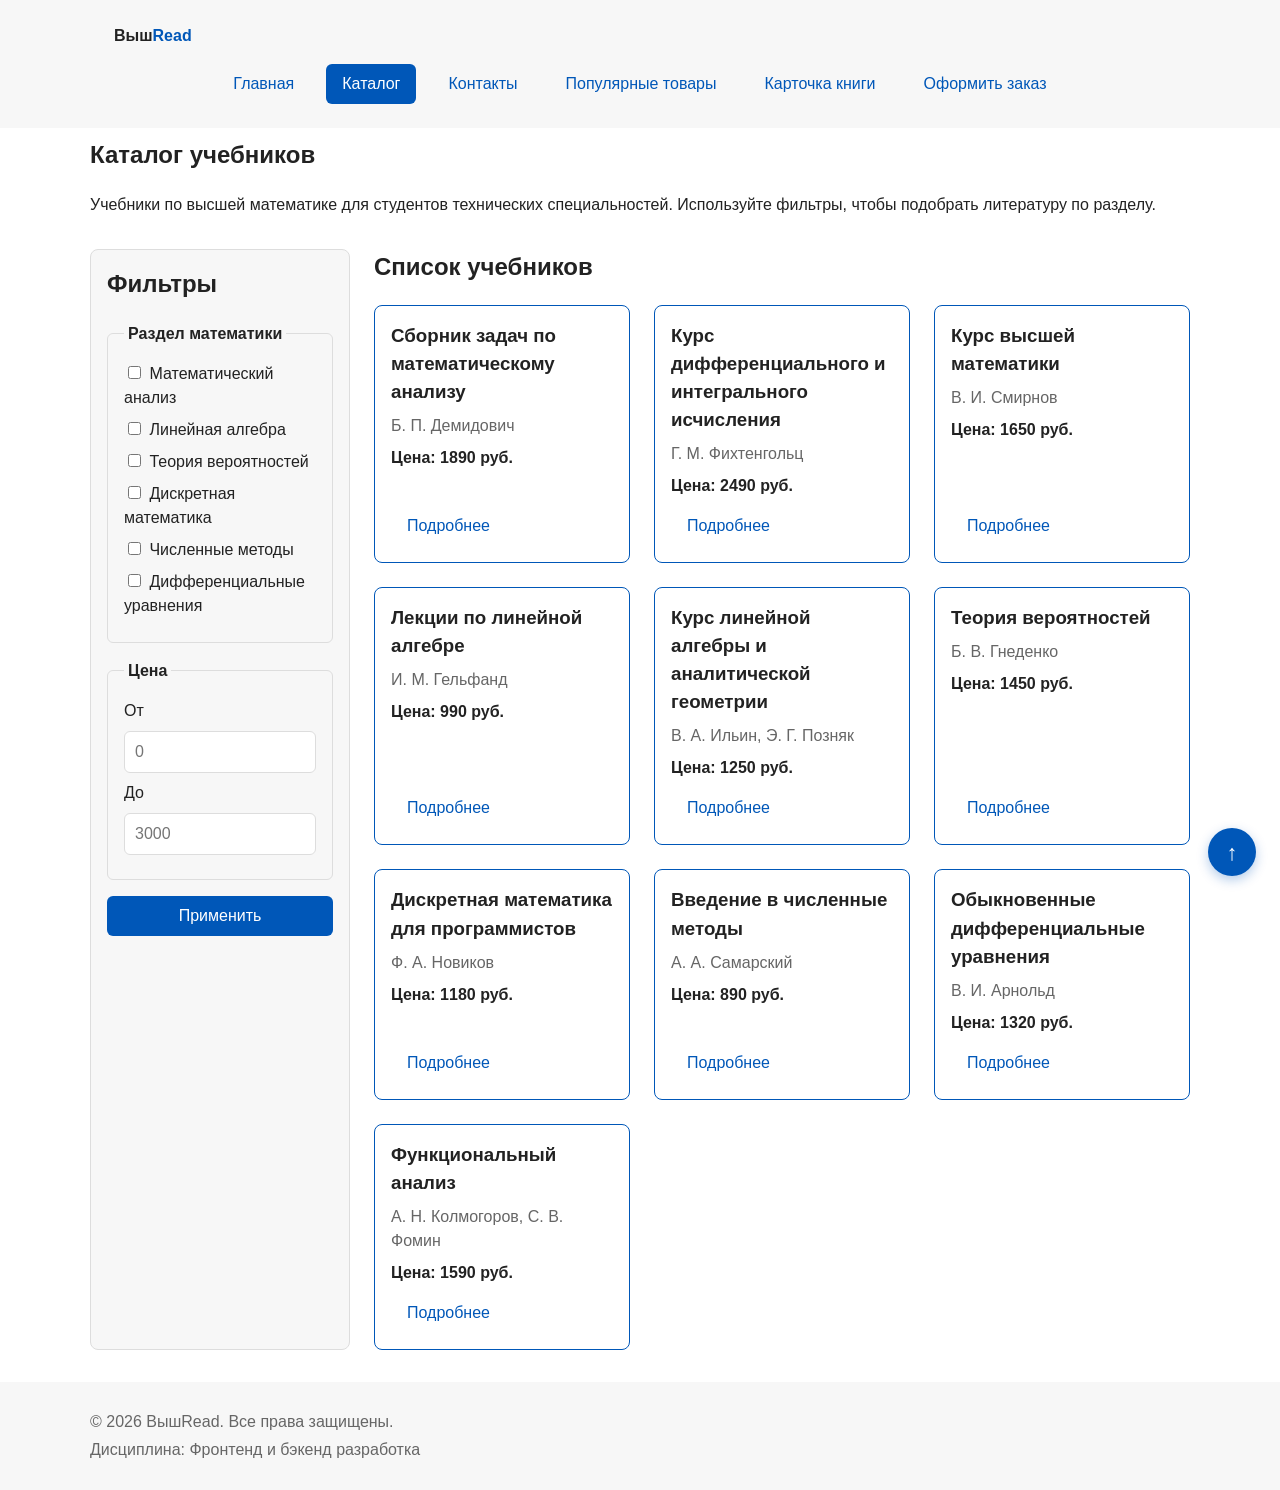
==== commit ac4602f3: "feat: add product and order pages, books data, ?id= logic, prepare KR1" ====
--- a/catalog.html
+++ b/catalog.html
@@ -3,18 +3,20 @@
 <head>
   <meta charset="UTF-8">
   <meta name="viewport" content="width=device-width, initial-scale=1.0">
-  <meta name="description" content="Каталог товаров учебного интернет-магазина.">
+  <meta name="description" content="Каталог учебников по высшей математике — магазин ВышRead.">
   <meta property="og:type" content="website">
-  <meta property="og:title" content="Учебный интернет-магазин">
-  <meta property="og:description" content="Учебный frontend-проект интернет-магазина.">
+  <meta property="og:title" content="ВышRead — учебники по высшей математике">
+  <meta property="og:description" content="Учебный frontend-проект книжного магазина по высшей математике.">
   <meta property="og:image" content="https://ITea-programmer.github.io/kr1-html-css-shop/images/icon_shop.png">
-  <title>Каталог товаров — Учебный интернет-магазин</title>
+  <title>Каталог — ВышRead</title>
   <link rel="stylesheet" href="css/style.css">
 </head>
 <body>
   <header class="site-header">
     <div class="site-header__inner">
-      <a class="site-header__logo" href="index.html">ShopProject</a>
+      <a class="site-header__logo" href="index.html">
+        Выш<span class="site-header__logo-accent">Read</span>
+      </a>
 
       <nav class="site-nav" aria-label="Основная навигация">
         <ul class="site-nav__list">
@@ -31,7 +33,10 @@
             <a class="site-nav__link" href="index.html#popular">Популярные товары</a>
           </li>
           <li class="site-nav__item">
-            <a class="site-nav__link" href="index.html#contacts">Обратная связь</a>
+            <a class="site-nav__link" href="product.html">Карточка книги</a>
+          </li>
+          <li class="site-nav__item">
+            <a class="site-nav__link" href="order.html">Оформить заказ</a>
           </li>
         </ul>
       </nav>
@@ -45,11 +50,10 @@
     </nav>
 
     <section class="section">
-      <h1 class="section__title">Каталог товаров</h1>
+      <h1 class="section__title">Каталог учебников</h1>
       <p class="section__text">
-        На этой странице представлен учебный каталог товаров.
-        В дальнейшем здесь будут добавлены фильтры, сортировка и более
-        подробные карточки.
+        Учебники по высшей математике для студентов технических специальностей.
+        Используйте фильтры, чтобы подобрать литературу по разделу.
       </p>
     </section>
 
@@ -59,21 +63,36 @@
 
         <form class="filters-form" action="#" method="get">
           <fieldset class="filters-form__group">
-            <legend class="filters-form__legend">Категория</legend>
+            <legend class="filters-form__legend">Раздел математики</legend>
 
             <label class="filters-form__label">
-              <input class="filters-form__checkbox" type="checkbox" name="category" value="all">
-              Все товары
+              <input class="filters-form__checkbox" type="checkbox" name="category" value="analysis">
+              Математический анализ
             </label>
 
             <label class="filters-form__label">
-              <input class="filters-form__checkbox" type="checkbox" name="category" value="popular">
-              Популярные
+              <input class="filters-form__checkbox" type="checkbox" name="category" value="algebra">
+              Линейная алгебра
             </label>
 
             <label class="filters-form__label">
-              <input class="filters-form__checkbox" type="checkbox" name="category" value="new">
-              Новинки
+              <input class="filters-form__checkbox" type="checkbox" name="category" value="probability">
+              Теория вероятностей
+            </label>
+
+            <label class="filters-form__label">
+              <input class="filters-form__checkbox" type="checkbox" name="category" value="discrete">
+              Дискретная математика
+            </label>
+
+            <label class="filters-form__label">
+              <input class="filters-form__checkbox" type="checkbox" name="category" value="numerical">
+              Численные методы
+            </label>
+
+            <label class="filters-form__label">
+              <input class="filters-form__checkbox" type="checkbox" name="category" value="ode">
+              Дифференциальные уравнения
             </label>
           </fieldset>
 
@@ -84,7 +103,7 @@
             <input class="filters-form__input" id="price-from" name="price-from" type="number" min="0" placeholder="0">
 
             <label class="filters-form__label" for="price-to">До</label>
-            <input class="filters-form__input" id="price-to" name="price-to" type="number" min="0" placeholder="5000">
+            <input class="filters-form__input" id="price-to" name="price-to" type="number" min="0" placeholder="3000">
           </fieldset>
 
           <button class="button button--primary" type="submit">Применить</button>
@@ -92,43 +111,88 @@
       </aside>
 
       <section class="catalog-products">
-        <h2 class="catalog-products__title">Список товаров</h2>
+        <h2 class="catalog-products__title">Список учебников</h2>
 
         <div class="products-grid">
           <article class="product-card product-card--featured">
-            <h3 class="product-card__title">Товар 1</h3>
-            <p class="product-card__description">Краткое описание учебного товара.</p>
-            <p class="product-card__price">Цена: 1000 руб.</p>
-            <a class="button product-card__button" href="index.html#popular">
-              Подробнее
-            </a>
+            <h3 class="product-card__title">Сборник задач по математическому анализу</h3>
+            <p class="product-card__description">Б. П. Демидович</p>
+            <p class="product-card__price">Цена: 1890 руб.</p>
+            <a class="button product-card__button" href="product.html?id=demidovich">Подробнее</a>
           </article>
 
           <article class="product-card product-card--featured">
-            <h3 class="product-card__title">Товар 2</h3>
-            <p class="product-card__description">Краткое описание учебного товара.</p>
-            <p class="product-card__price">Цена: 1500 руб.</p>
-            <a class="button product-card__button" href="index.html#popular">
-              Подробнее
-            </a>
+            <h3 class="product-card__title">Курс дифференциального и интегрального исчисления</h3>
+            <p class="product-card__description">Г. М. Фихтенгольц</p>
+            <p class="product-card__price">Цена: 2490 руб.</p>
+            <a class="button product-card__button" href="product.html?id=fihtengolts">Подробнее</a>
           </article>
 
           <article class="product-card product-card--featured">
-            <h3 class="product-card__title">Товар 3</h3>
-            <p class="product-card__description">Краткое описание учебного товара.</p>
-            <p class="product-card__price">Цена: 2000 руб.</p>
-            <a class="button product-card__button" href="index.html#popular">
-              Подробнее
-            </a>
+            <h3 class="product-card__title">Курс высшей математики</h3>
+            <p class="product-card__description">В. И. Смирнов</p>
+            <p class="product-card__price">Цена: 1650 руб.</p>
+            <a class="button product-card__button" href="product.html?id=smirnov">Подробнее</a>
+          </article>
+
+          <article class="product-card product-card--featured">
+            <h3 class="product-card__title">Лекции по линейной алгебре</h3>
+            <p class="product-card__description">И. М. Гельфанд</p>
+            <p class="product-card__price">Цена: 990 руб.</p>
+            <a class="button product-card__button" href="product.html?id=gelfand">Подробнее</a>
+          </article>
+
+          <article class="product-card product-card--featured">
+            <h3 class="product-card__title">Курс линейной алгебры и аналитической геометрии</h3>
+            <p class="product-card__description">В. А. Ильин, Э. Г. Позняк</p>
+            <p class="product-card__price">Цена: 1250 руб.</p>
+            <a class="button product-card__button" href="product.html?id=ilin">Подробнее</a>
+          </article>
+
+          <article class="product-card product-card--featured">
+            <h3 class="product-card__title">Теория вероятностей</h3>
+            <p class="product-card__description">Б. В. Гнеденко</p>
+            <p class="product-card__price">Цена: 1450 руб.</p>
+            <a class="button product-card__button" href="product.html?id=gnedenko">Подробнее</a>
+          </article>
+
+          <article class="product-card product-card--featured">
+            <h3 class="product-card__title">Дискретная математика для программистов</h3>
+            <p class="product-card__description">Ф. А. Новиков</p>
+            <p class="product-card__price">Цена: 1180 руб.</p>
+            <a class="button product-card__button" href="product.html?id=novikov">Подробнее</a>
+          </article>
+
+          <article class="product-card product-card--featured">
+            <h3 class="product-card__title">Введение в численные методы</h3>
+            <p class="product-card__description">А. А. Самарский</p>
+            <p class="product-card__price">Цена: 890 руб.</p>
+            <a class="button product-card__button" href="product.html?id=samarsky">Подробнее</a>
+          </article>
+
+          <article class="product-card product-card--featured">
+            <h3 class="product-card__title">Обыкновенные дифференциальные уравнения</h3>
+            <p class="product-card__description">В. И. Арнольд</p>
+            <p class="product-card__price">Цена: 1320 руб.</p>
+            <a class="button product-card__button" href="product.html?id=arnold">Подробнее</a>
+          </article>
+
+          <article class="product-card product-card--featured">
+            <h3 class="product-card__title">Функциональный анализ</h3>
+            <p class="product-card__description">А. Н. Колмогоров, С. В. Фомин</p>
+            <p class="product-card__price">Цена: 1590 руб.</p>
+            <a class="button product-card__button" href="product.html?id=kolmogorov">Подробнее</a>
           </article>
         </div>
       </section>
     </section>
   </main>
 
-  <footer class="site-footer">
-    <p class="site-footer__text">&copy; 2026 Учебный проект. Все права защищены.</p>
+  <footer class="site-footer" id="contacts">
+    <p class="site-footer__text">&copy; 2026 ВышRead. Все права защищены.</p>
     <p class="site-footer__text">Дисциплина: Фронтенд и бэкенд разработка</p>
   </footer>
+
+  <a class="scroll-top" href="#" aria-label="Наверх">↑</a>
 </body>
 </html>
--- a/css/style.css
+++ b/css/style.css
@@ -491,4 +491,189 @@
 
 [id] {
   scroll-margin-top: 120px;
-}+}
+
+/* ===============================
+   16. Карточка книги, обложки, таблица
+   =============================== */
+
+.product-detail {
+  max-width: var(--container-width);
+  margin: 0 auto var(--space-xl);
+  display: grid;
+  grid-template-columns: 1fr 320px;
+  gap: var(--space-xl);
+  align-items: start;
+}
+
+.product-detail__info {
+  position: relative;
+}
+
+.product-detail__price {
+  font-size: 24px;
+  font-weight: 700;
+  margin: var(--space-md) 0;
+}
+
+.product-detail__button {
+  margin-right: var(--space-sm);
+}
+
+.product-detail__image {
+  display: flex;
+  justify-content: center;
+}
+
+/* Обложки книг (CSS-градиенты по разделам математики) */
+.book-cover {
+  width: 100%;
+  max-width: 280px;
+  aspect-ratio: 2 / 3;
+  padding: var(--space-lg);
+  border-radius: var(--radius-md);
+  color: var(--color-white);
+  display: flex;
+  flex-direction: column;
+  justify-content: space-between;
+  box-shadow: 0 8px 24px rgba(0, 0, 0, 0.15);
+}
+
+.book-cover__author {
+  margin: 0;
+  font-size: 14px;
+  opacity: 0.85;
+}
+
+.book-cover__title {
+  margin: 0;
+  font-size: 18px;
+  font-weight: 700;
+  line-height: 1.3;
+}
+
+/* Градиенты по разделам математики */
+.book-cover--analysis    { background: linear-gradient(135deg, #1e3a8a, #7c3aed); }
+.book-cover--algebra     { background: linear-gradient(135deg, #7c2d12, #f59e0b); }
+.book-cover--discrete    { background: linear-gradient(135deg, #064e3b, #10b981); }
+.book-cover--probability { background: linear-gradient(135deg, #831843, #ec4899); }
+.book-cover--numerical   { background: linear-gradient(135deg, #1e293b, #64748b); }
+.book-cover--ode         { background: linear-gradient(135deg, #4c1d95, #a855f7); }
+.book-cover--functional  { background: linear-gradient(135deg, #7f1d1d, #dc2626); }
+.book-cover--general     { background: linear-gradient(135deg, #0e7490, #06b6d4); }
+
+/* Таблица характеристик */
+.product-table {
+  width: 100%;
+  border-collapse: collapse;
+  margin-top: var(--space-md);
+}
+
+.product-table caption {
+  text-align: left;
+  font-weight: 700;
+  margin-bottom: var(--space-sm);
+  color: var(--color-muted);
+}
+
+.product-table th,
+.product-table td {
+  padding: var(--space-sm) var(--space-md);
+  border-bottom: 1px solid var(--color-border);
+  text-align: left;
+}
+
+.product-table th {
+  background-color: var(--color-surface);
+  font-weight: 700;
+}
+
+.product-table tr:hover {
+  background-color: var(--color-surface-accent);
+}
+
+/* Страница заказа */
+.order-page {
+  max-width: 600px;
+  margin: 0 auto var(--space-xl);
+  padding: var(--space-lg);
+  border: 1px solid var(--color-border);
+  border-radius: var(--radius-md);
+  background-color: var(--color-bg);
+}
+
+/* ===============================
+   17. Логотип ВышRead
+   =============================== */
+
+.site-header__logo-accent {
+  color: var(--color-primary);
+}
+
+/* ===============================
+   18. Hero-текст
+   =============================== */
+
+.hero__title {
+  margin-top: 0;
+}
+
+.hero__text {
+  margin-bottom: var(--space-md);
+}
+
+/* ===============================
+   19. Бейдж на карточке (position: absolute)
+   =============================== */
+
+.product-card {
+  position: relative;
+}
+/* ===============================
+   20. Кнопка «Наверх» (position: fixed)
+   =============================== */
+
+.scroll-top {
+  position: fixed;
+  bottom: var(--space-lg);
+  right: var(--space-lg);
+  z-index: 50;
+  display: flex;
+  align-items: center;
+  justify-content: center;
+  width: 48px;
+  height: 48px;
+  color: var(--color-white);
+  background-color: var(--color-primary);
+  border-radius: 50%;
+  text-decoration: none;
+  font-size: 22px;
+  font-weight: 700;
+  box-shadow: 0 4px 12px rgba(0, 87, 184, 0.3);
+  transition: background-color 0.2s ease, transform 0.2s ease;
+}
+
+.scroll-top:hover {
+  background-color: var(--color-primary-dark);
+  color: var(--color-white);
+  transform: translateY(-2px);
+}
+
+.scroll-top:focus-visible {
+  outline: 2px solid var(--color-primary);
+  outline-offset: 3px;
+}
+
+/* ===============================
+   21. Обложка книги — картинка
+   =============================== */
+
+.book-cover-image {
+  width: 100%;
+  max-width: 280px;
+  height: auto;
+  border-radius: var(--radius-md);
+  box-shadow: 0 8px 24px rgba(0, 0, 0, 0.15);
+  display: block;
+}
+
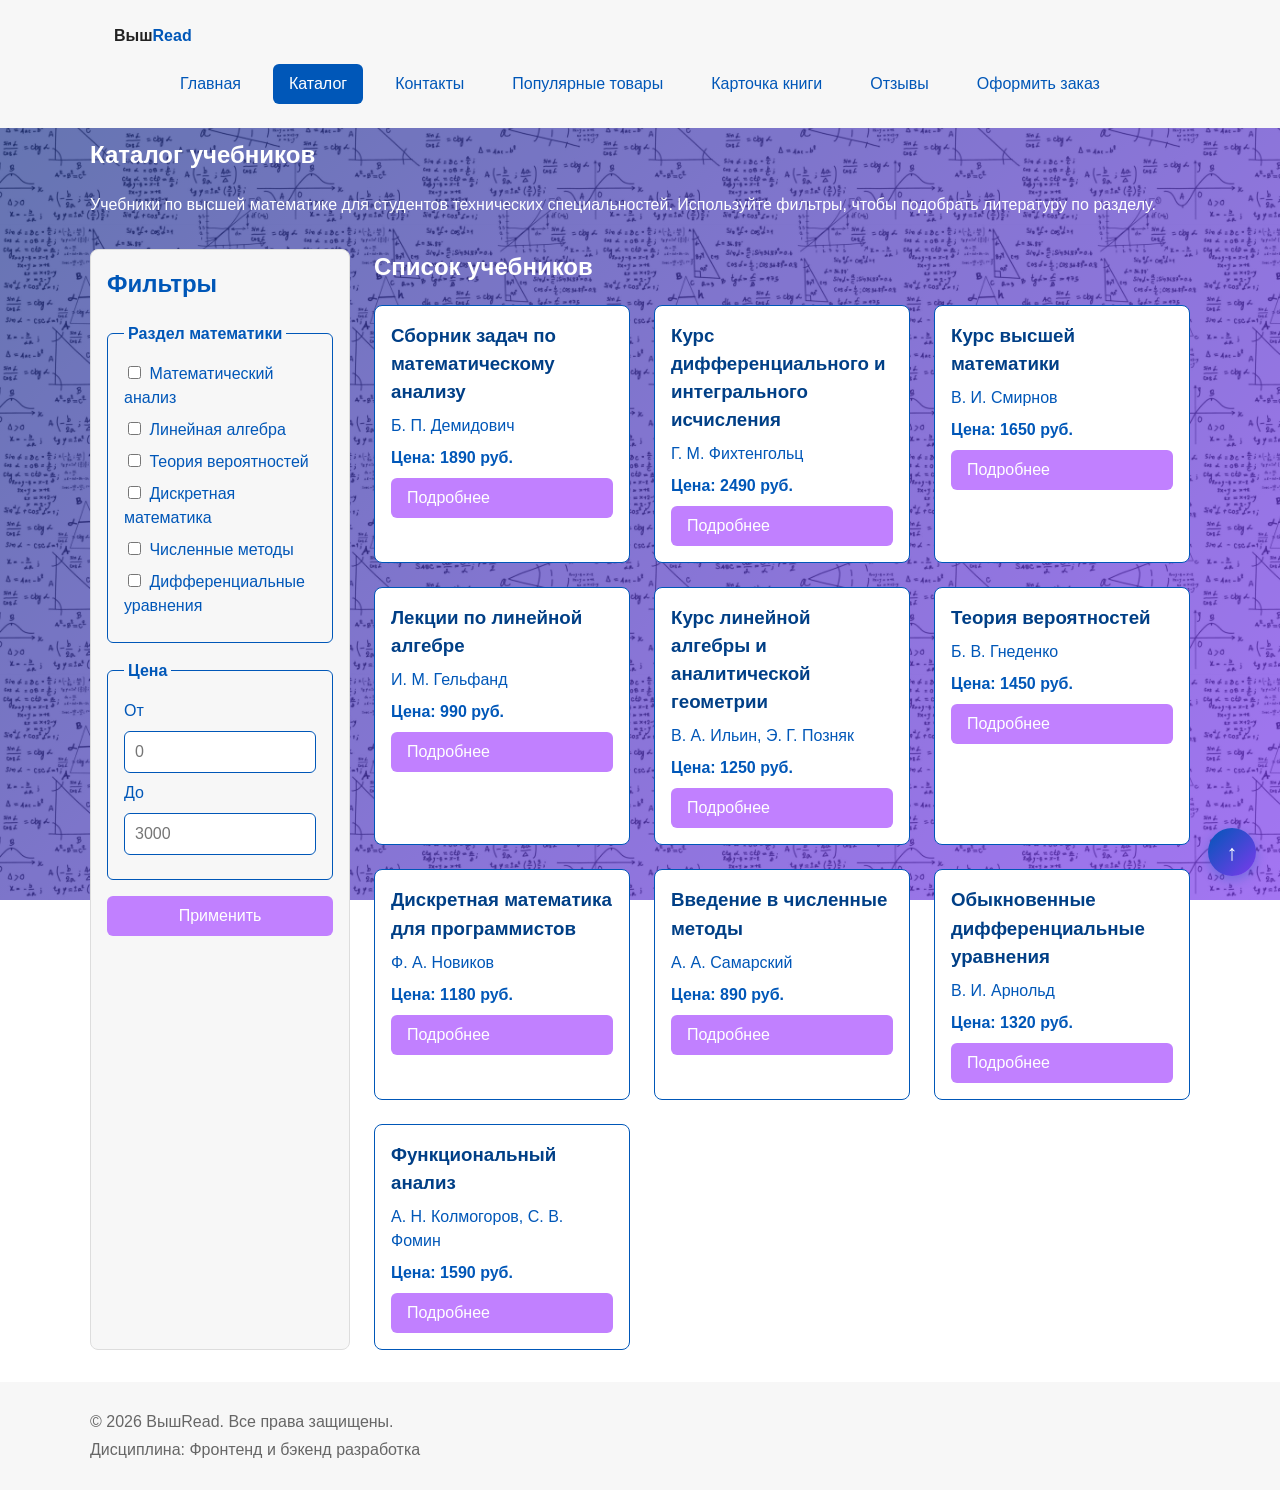
==== commit e55d4389: "style: unify UI design, add dark theme background, improve visual styling" ====
--- a/catalog.html
+++ b/catalog.html
@@ -36,6 +36,9 @@
             <a class="site-nav__link" href="product.html">Карточка книги</a>
           </li>
           <li class="site-nav__item">
+            <a class="site-nav__link" href="reviews.html">Отзывы</a>
+          </li>
+                <li class="site-nav__item">
             <a class="site-nav__link" href="order.html">Оформить заказ</a>
           </li>
         </ul>
--- a/css/style.css
+++ b/css/style.css
@@ -14,6 +14,8 @@
   --color-success: #168a2f;
   --color-success-bg: #eefaf0;
   --color-white: #ffffff;
+  --color-button: #c180ff;
+  --color-button-hover: #a855f7;
 
   --space-xs: 4px;
   --space-sm: 8px;
@@ -43,11 +45,40 @@
   margin: 0;
   font-family: Arial, sans-serif;
   line-height: 1.5;
-  color: var(--color-text);
-  background-color: var(--color-bg);
+  color: var(--color-white);
   padding-top: 100px;
-}
-
+  
+  /* ВОТ ЗДЕСЬ МЕНЯЕМ БЕЛЫЙ ЦВЕТ НА ГРАДИЕНТ */
+  background: linear-gradient(135deg, #1e3a8a 0%, #7c3aed 100%);
+  
+  /* Фиксируем фон, чтобы он не скроллился */
+  background-attachment: fixed;
+  
+  position: relative;
+  z-index: 0;
+}
+
+body::before {
+  content: "";
+  position: fixed;
+  top: 0;
+  left: 0;
+  width: 100vw;
+  height: 100vh;
+  
+  background-image: url('../images/math-bg.jpg');
+  background-size: 600px;
+  background-repeat: repeat;
+  
+  /* МАГИЯ: Инвертируем цвета (черный станет белым, а белый - черным) */
+  filter: invert(1);
+  
+  /* Делаем почти прозрачным, чтобы формулы были светло-серыми */
+  opacity: 0.3; 
+  
+  z-index: -1;
+  pointer-events: none;
+}
 /* ===============================
    3. Общие элементы интерфейса
    =============================== */
@@ -72,10 +103,33 @@
   max-width: var(--container-width);
   margin: 0 auto var(--space-xl);
   padding: var(--space-xl) var(--space-lg);
-  background-color: var(--color-surface-accent);
+  
+  /* Оставляем только градиент */
+  background: linear-gradient(135deg, #1e3a8a 0%, #7c3aed 100%);
+  
   border-radius: var(--radius-lg);
-}
-
+  color: var(--color-white);
+  text-align: center;
+}
+
+
+/* 5. Чтобы текст и кнопка были ПОВЕРХ картинки, задаем им z-index */
+.hero > * {
+  position: relative;
+  z-index: 1;
+}
+
+/* Красим текст в белый */
+.hero__title {
+  color: var(--color-white);
+  margin-top: 0;
+}
+
+.hero__text {
+  color: rgba(255, 255, 255, 0.9);
+  margin-bottom: var(--space-lg);
+  font-size: 18px;
+}
 .section {
   max-width: var(--container-width);
   margin: 0 auto var(--space-xl);
@@ -83,12 +137,17 @@
 
 .section__title {
   margin-top: 0;
+  color: var(--color-white); /* Добавляем белый цвет */
 }
 
 .section__text {
   margin-bottom: var(--space-md);
-}
-
+  color: var(--color-white); /* Добавляем белый цвет */
+}
+
+.advantages-list {
+  color: var(--color-white); /* Делаем список преимуществ белым */
+}
 /* ===============================
    5. Шапка и навигация
    =============================== */
@@ -157,9 +216,20 @@
   flex-direction: column;
   gap: var(--space-sm);
   padding: var(--space-md);
-  border: 1px solid var(--color-border);
+  
+  /* Делаем рамку полупрозрачной белой */
+  border: 1px solid rgba(255, 255, 255, 0.3); 
   border-radius: var(--radius-md);
-  background-color: var(--color-bg);
+  
+  /* Фон карточки: белый*/
+  background-color: rgba(255, 255, 255); 
+  
+  /* Эффект матового стекла (размывает фон позади) */
+  backdrop-filter: blur(10px); 
+  -webkit-backdrop-filter: blur(10px); /* Для Safari */
+  
+  /* Текст внутри карточки*/
+  color: var(--color-white); 
 }
 
 .product-card:hover {
@@ -176,26 +246,18 @@
 
 .product-card__title {
   margin: 0;
-  color: var(--color-text);
+  color: var(--color-primary-dark);
 }
 
 .product-card__description {
   margin: 0;
-  color: var(--color-muted);
+  color: var(--color-primary);
 }
 
 .product-card__price {
   margin: 0;
   font-weight: 700;
-}
-
-.product-card--discount .product-card__price {
-  color: var(--color-danger);
-}
-
-.product-card__button {
-  margin-top: auto;
-  align-self: flex-start;
+  color: var(--color-primary);
 }
 
 .products-grid {
@@ -208,6 +270,7 @@
    7. Кнопки
    =============================== */
 
+/* Единый стиль для всех кнопок */
 .button {
   display: inline-block;
   padding: var(--space-sm) var(--space-md);
@@ -216,30 +279,20 @@
   font: inherit;
   text-decoration: none;
   cursor: pointer;
-}
-
-.button--primary {
-  color: var(--color-white);
-  background-color: var(--color-primary);
-}
-
-.button--primary:hover {
-  background-color: var(--color-primary-dark);
-}
-
-.button--secondary {
-  color: var(--color-primary);
-  background-color: transparent;
-  border: 1px solid var(--color-primary);
-}
-
-.button--secondary:hover {
-  color: var(--color-white);
-  background-color: var(--color-primary);
+  
+  /* Твои правила */
+  background-color: var(--color-button);
+  color: var(--color-white);
+  transition: background-color 0.3s ease, color 0.3s ease;
+}
+
+.button:hover {
+  background-color: var(--color-button-hover);
+  color: var(--color-muted);
 }
 
 .button:focus-visible {
-  outline: 2px solid var(--color-primary);
+  outline: 2px solid var(--color-white);
   outline-offset: 3px;
 }
 
@@ -340,18 +393,18 @@
   max-width: var(--container-width);
   margin: 0 auto var(--space-xl);
   padding: var(--space-md);
-  border-left: 4px solid var(--color-primary);
-  background-color: var(--color-surface);
-}
-
-.aside-info__title {
-  margin-top: 0;
-}
-
-.aside-info__text {
-  margin-bottom: 0;
-}
-
+  border-left: 4px solid var(--color-white); /* Белая полоска слева */
+  
+  /* Стеклянный эффект */
+  background-color: rgba(255, 255, 255, 0.1);
+  backdrop-filter: blur(10px);
+  -webkit-backdrop-filter: blur(10px);
+  
+  border-radius: 0 var(--radius-md) var(--radius-md) 0;
+}
+.aside-info__title, .aside-info__text {
+  color: var(--color-white);
+}
 /* ===============================
    10. Сообщение об успехе
    =============================== */
@@ -418,10 +471,12 @@
   border: 1px solid var(--color-border);
   border-radius: var(--radius-md);
   background-color: var(--color-surface);
+  color: var(--color-primary)
 }
 
 .catalog-filters__title {
   margin-top: 0;
+  color: var(--color-primary)
 }
 
 .catalog-products {
@@ -440,7 +495,7 @@
 .filters-form__group {
   margin: 0;
   padding: var(--space-md);
-  border: 1px solid var(--color-border);
+  border: 1px solid var(--color-primary);
   border-radius: var(--radius-sm);
 }
 
@@ -461,7 +516,7 @@
 .filters-form__input {
   width: 100%;
   padding: 8px 10px;
-  border: 1px solid var(--color-border);
+  border: 1px solid var(--color-primary);
   border-radius: var(--radius-sm);
   font: inherit;
   margin-bottom: var(--space-sm);
@@ -573,7 +628,7 @@
   text-align: left;
   font-weight: 700;
   margin-bottom: var(--space-sm);
-  color: var(--color-muted);
+  color: var(--color-white);
 }
 
 .product-table th,
@@ -644,7 +699,7 @@
   width: 48px;
   height: 48px;
   color: var(--color-white);
-  background-color: var(--color-primary);
+  background: linear-gradient(135deg, var(--color-primary) 0%, #7c3aed 100%);
   border-radius: 50%;
   text-decoration: none;
   font-size: 22px;
@@ -654,7 +709,7 @@
 }
 
 .scroll-top:hover {
-  background-color: var(--color-primary-dark);
+  background: linear-gradient(135deg, var(--color-primary) 0%, #7c3aed 100%);
   color: var(--color-white);
   transform: translateY(-2px);
 }
@@ -677,3 +732,29 @@
   display: block;
 }
 
+/* ================================
+   22. Картинки в карточках товаров
+   ================================ */
+
+.product-card__image {
+  width: 100%;
+  max-width: 140px;
+  height: 200px; /* Задаем строгую высоту для всех картинок */
+  object-fit: contain; /* Картинка вписывается в рамки, не искажаясь */
+  margin: 0 auto var(--space-md);
+  transition: transform 0.3s ease;
+}
+
+/* Эффект при наведении на карточку: картинка чуть увеличивается */
+.product-card:hover .product-card__image {
+  transform: scale(1.05);
+}
+
+/* ================================
+   24. Стили для страницы отзывов
+   ================================ */
+
+/* Добавляем фиолетовую полоску слева для отзывов */
+.reviews-page .product-card {
+  border-left: 4px solid #7c3aed;
+}
